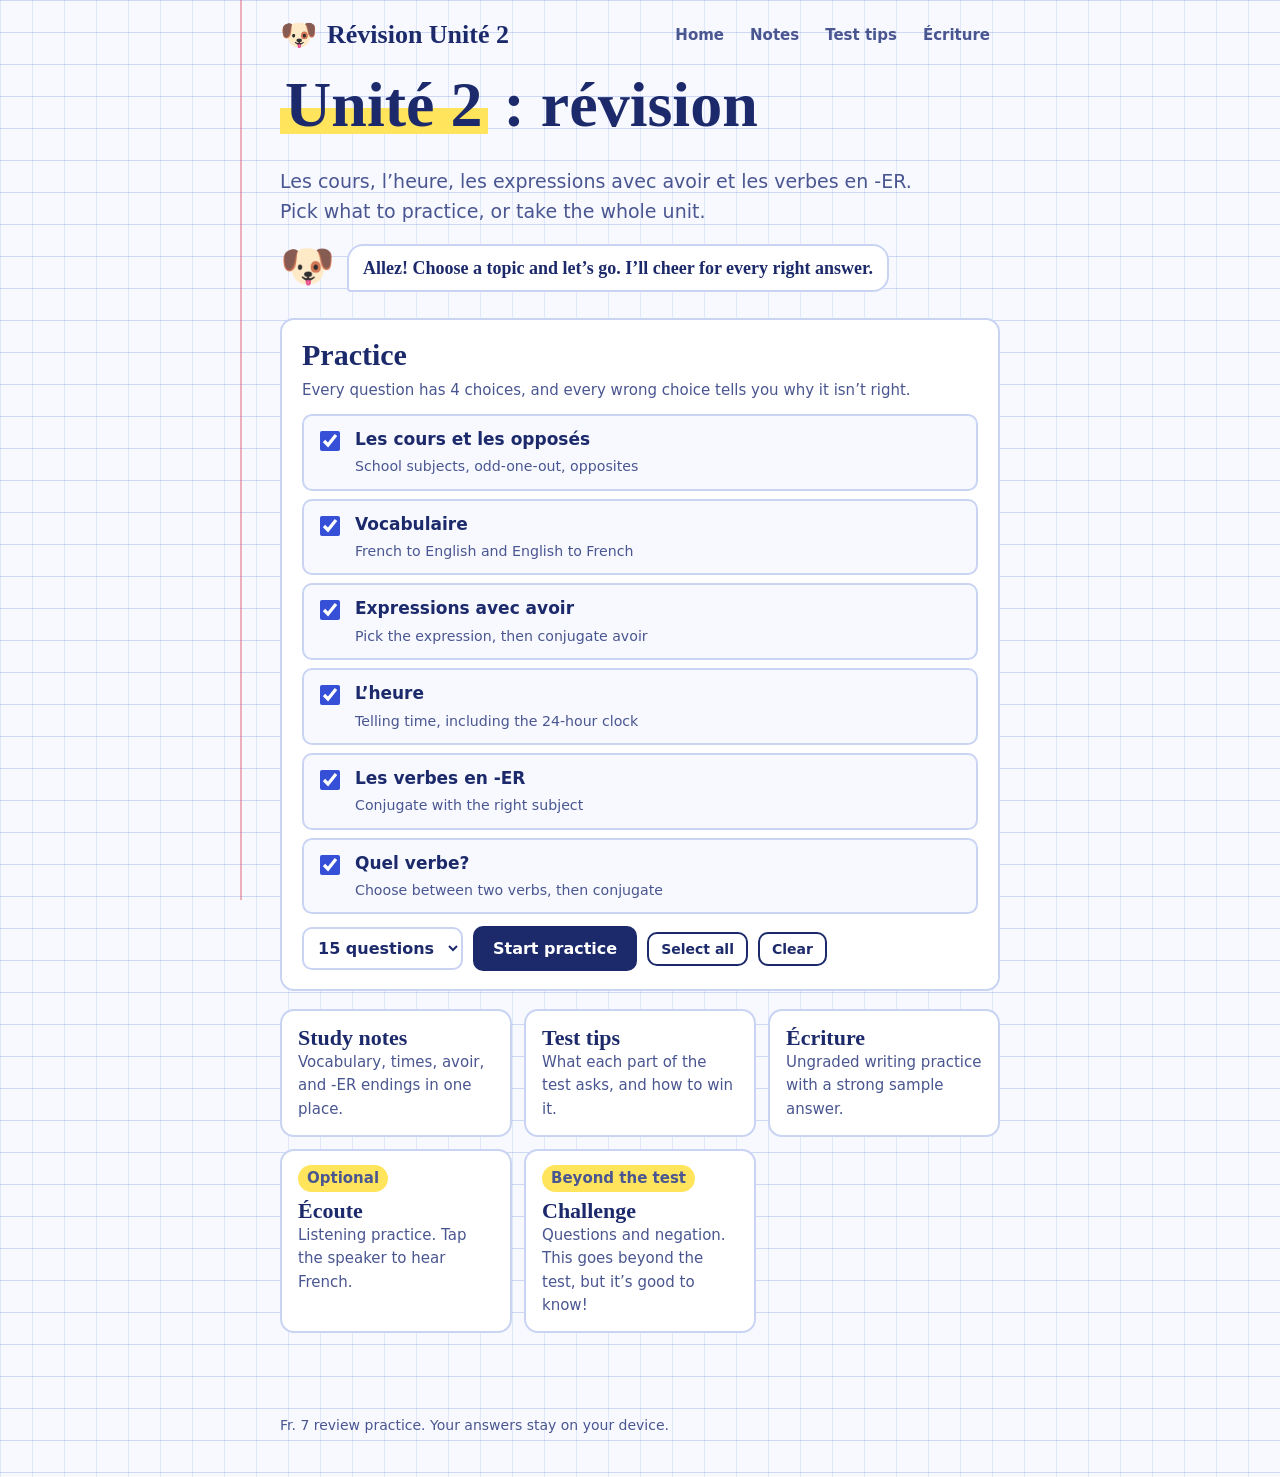
==== index.html @ e2477401 "Add files via upload" ====
<!doctype html>
<html lang="en">
<head>
<meta charset="utf-8">
<meta name="viewport" content="width=device-width, initial-scale=1">
<title>Unité 2 : révision de français</title>
<meta name="description" content="Practice quiz for French Unité 2: school subjects, telling time, avoir expressions, and -ER verbs.">
<meta name="color-scheme" content="light dark">
<link rel="icon" href="data:image/svg+xml,%3Csvg xmlns='http://www.w3.org/2000/svg' viewBox='0 0 100 100'%3E%3Ctext y='.9em' font-size='90'%3E%F0%9F%90%B6%3C/text%3E%3C/svg%3E">
<style>
:root{
  --paper:#f7f9ff; --card:#ffffff; --ink:#1c2a6b; --ink-soft:#4a5690; --line:rgba(110,140,225,.30); --line2:rgba(110,140,225,.16);
  --margin:#e0546b; --blue:#3550d6; --hl:#ffe45c; --ok:#17794f; --ok-bg:#e3f6ec; --bad:#b8302c; --bad-bg:#fdeaea; --border:#c9d4f3;
  --hand:"Bradley Hand","Segoe Print","Chalkboard SE","Marker Felt","Comic Sans MS",cursive;
  --ui:"Avenir Next","Segoe UI",system-ui,-apple-system,Roboto,sans-serif;
}
@media (prefers-color-scheme:dark){
  :root{ --paper:#121935; --card:#1a2347; --ink:#e9edff; --ink-soft:#a9b4ea; --line:rgba(130,160,255,.20); --line2:rgba(130,160,255,.10);
    --margin:#ff7a92; --blue:#8fa5ff; --hl:#5b4f00; --ok:#6fe0a8; --ok-bg:#12382a; --bad:#ff9a96; --bad-bg:#40191a; --border:#33417a; }
}
*{box-sizing:border-box}
html{-webkit-text-size-adjust:100%}
body{margin:0;font:17px/1.55 var(--ui);color:var(--ink);background-color:var(--paper);
  background-image:linear-gradient(to bottom,var(--line) 1px,transparent 1px),linear-gradient(to right,var(--line2) 1px,transparent 1px);
  background-size:100% 32px,32px 100%;min-height:100vh}
body::before{content:"";position:fixed;top:0;bottom:0;left:max(14px,calc(50% - 400px));width:2px;background:var(--margin);opacity:.45;pointer-events:none}
a{color:var(--blue)}
.wrap{max-width:760px;margin:0 auto;padding:0 20px 64px}
header.top{max-width:760px;margin:0 auto;padding:18px 20px 6px;display:flex;align-items:center;gap:14px;flex-wrap:wrap}
.brand{font:700 26px/1 var(--hand);color:var(--ink);text-decoration:none;display:flex;align-items:center;gap:10px}
.brand span.dog{font-size:30px}
nav.main{display:flex;gap:6px;flex-wrap:wrap;margin-left:auto}
nav.main button{font:600 15px var(--ui);background:transparent;border:0;color:var(--ink-soft);padding:8px 10px;border-radius:8px;cursor:pointer}
nav.main button:hover{background:var(--card);color:var(--ink)}
:focus-visible{outline:3px solid var(--blue);outline-offset:2px}
h1,h2,h3{font-family:var(--hand);line-height:1.15;margin:0 0 .4em}
h1{font-size:clamp(40px,8vw,64px);margin-top:10px}
h1 .hlt{background:linear-gradient(transparent 55%,var(--hl) 55%,var(--hl) 92%,transparent 92%);padding:0 .08em}
h2{font-size:30px}h3{font-size:22px}
p{margin:0 0 .8em}
.lede{font-size:19px;color:var(--ink-soft);max-width:34em}
.bubble{display:flex;gap:12px;align-items:flex-start;margin:18px 0 26px}
.bubble .dog{font-size:44px;line-height:1}
.bubble .say{background:var(--card);border:2px solid var(--border);border-radius:16px 16px 16px 4px;padding:10px 14px;font:600 18px/1.35 var(--hand)}
.card{background:var(--card);border:2px solid var(--border);border-radius:14px;padding:18px 20px;margin:0 0 18px}
.card h2{margin-bottom:.2em}
.muted{color:var(--ink-soft);font-size:15px}
.topics{display:grid;gap:8px;margin:12px 0}
.topic{display:flex;gap:12px;align-items:flex-start;padding:10px 12px;border:2px solid var(--border);border-radius:10px;cursor:pointer;background:var(--paper)}
.topic:hover{border-color:var(--blue)}
.topic input{margin-top:5px;width:20px;height:20px;accent-color:var(--blue)}
.topic b{display:block;font-size:17px}
.topic small{color:var(--ink-soft)}
.topic .last{margin-left:auto;font-size:13px;color:var(--ink-soft);white-space:nowrap}
.row{display:flex;gap:10px;flex-wrap:wrap;align-items:center}
.btn{font:700 16px var(--ui);padding:11px 18px;border-radius:10px;border:2px solid var(--ink);background:var(--ink);color:var(--card);cursor:pointer}
.btn:hover{filter:brightness(1.12)}
.btn.ghost{background:transparent;color:var(--ink)}
.btn.small{padding:7px 12px;font-size:14px}
.btn[disabled]{opacity:.45;cursor:not-allowed}
select{font:600 16px var(--ui);padding:9px 10px;border-radius:10px;border:2px solid var(--border);background:var(--card);color:var(--ink)}
.tiles{display:grid;grid-template-columns:repeat(auto-fit,minmax(210px,1fr));gap:12px;margin-bottom:18px}
.tile{display:flex;flex-direction:column;align-items:flex-start;justify-content:flex-start;text-align:left;background:var(--card);border:2px solid var(--border);border-radius:14px;padding:14px 16px;cursor:pointer;color:var(--ink);font:inherit}
.tile:hover{border-color:var(--blue)}
.tile b{font:700 22px var(--hand);display:block}
.tile span{color:var(--ink-soft);font-size:15px}
.tag{display:inline-block;font-size:13px;font-weight:700;padding:2px 9px;border-radius:99px;background:var(--hl);color:#2b2500;margin-bottom:6px}
@media (prefers-color-scheme:dark){.tag{color:#fff0a8}}
/* quiz */
.qhead{display:flex;justify-content:space-between;gap:10px;font-weight:600;color:var(--ink-soft);font-size:15px;margin:8px 0 6px}
.bar{height:10px;background:var(--line2);border-radius:99px;overflow:hidden;border:1px solid var(--border)}
.bar i{display:block;height:100%;background:var(--blue)}
.qcard{margin-top:16px}
.prompt{font-size:21px;line-height:1.45;margin:4px 0 16px}
.blank{display:inline-block;min-width:3.2em;border-bottom:3px solid var(--ink);margin:0 .15em;transform:translateY(-.1em)}
.choices{display:grid;gap:10px}
.choice{display:flex;gap:12px;align-items:center;text-align:left;width:100%;background:var(--paper);border:2px solid var(--border);border-radius:12px;padding:12px 14px;color:var(--ink);font:600 18px/1.35 var(--ui);cursor:pointer}
.choice:hover:not([disabled]){border-color:var(--blue)}
.choice .k{flex:none;width:30px;height:30px;border-radius:50%;border:2px solid currentColor;display:grid;place-items:center;font:700 15px var(--ui)}
.choice.ok{background:var(--ok-bg);border-color:var(--ok);color:var(--ok)}
.choice.no{background:var(--bad-bg);border-color:var(--bad);color:var(--bad)}
.choice[disabled]{cursor:default}
.choice .mark{margin-left:auto;font-size:14px;font-weight:700;white-space:nowrap}
.fb{margin-top:16px;padding:12px 14px;border-radius:12px;border:2px solid var(--border);background:var(--paper)}
.fb.ok{border-color:var(--ok)}.fb.no{border-color:var(--bad)}
.fb .quip{font:700 20px var(--hand);margin-bottom:4px}
.fb details{margin-top:8px}
.fb summary{cursor:pointer;font-weight:700;color:var(--blue)}
.fb ul{margin:8px 0 0;padding-left:20px}
.hint{margin-top:12px;padding:10px 12px;background:var(--hl);color:#2b2500;border-radius:10px;font-weight:600}
@media (prefers-color-scheme:dark){.hint{color:#fff0a8}}
.listenbox{display:flex;gap:10px;flex-wrap:wrap;align-items:center;margin:4px 0 14px}
.shown{font:700 20px var(--hand);margin:0 0 12px}
.actions{display:flex;gap:10px;flex-wrap:wrap;margin-top:16px;align-items:center}
.actions .grow{margin-left:auto}
/* results + notes */
.score{font:700 72px/1 var(--hand);margin:0}
table{border-collapse:collapse;width:100%;margin:8px 0 14px;font-size:16px}
th,td{border-bottom:1px solid var(--border);padding:7px 8px;text-align:left;vertical-align:top}
th{font-weight:700;color:var(--ink-soft);font-size:14px}
.tblwrap{overflow-x:auto}
.pct{display:inline-block;min-width:3.2em;font-weight:700}
.mini{height:8px;background:var(--line2);border-radius:99px;overflow:hidden;min-width:90px}
.mini i{display:block;height:100%;background:var(--ok)}
.mini.weak i{background:var(--bad)}
.tabs{display:flex;gap:6px;flex-wrap:wrap;margin:10px 0 14px}
.tabs button{font:700 15px var(--ui);border:2px solid var(--border);background:var(--card);color:var(--ink);padding:7px 12px;border-radius:99px;cursor:pointer}
.tabs button[aria-selected="true"]{background:var(--ink);color:var(--card);border-color:var(--ink)}
details.sec{border:2px solid var(--border);border-radius:12px;padding:8px 14px;margin:0 0 10px;background:var(--card)}
details.sec summary{cursor:pointer;font-weight:700}
ul.tips{padding-left:20px}ul.tips li{margin:0 0 8px}
textarea{width:100%;min-height:150px;font:17px/1.5 var(--ui);padding:10px;border:2px solid var(--border);border-radius:10px;background:var(--paper);color:var(--ink)}
ol.sample li{margin:0 0 4px}
.chk label{display:flex;gap:10px;align-items:flex-start;margin:6px 0}
.chk input{margin-top:5px;width:18px;height:18px;accent-color:var(--blue)}
footer{max-width:760px;margin:0 auto;padding:0 20px 40px;color:var(--ink-soft);font-size:14px}
@media (max-width:560px){body::before{display:none}.prompt{font-size:19px}.score{font-size:56px}nav.main{margin-left:0}}
@media (prefers-reduced-motion:reduce){*{transition:none!important;animation:none!important}}

</style>
</head>
<body>
<header class="top">
  <button class="brand" data-go="home" style="background:none;border:0;cursor:pointer;padding:0"><span class="dog" aria-hidden="true">🐶</span><span>Révision Unité 2</span></button>
  <nav class="main" aria-label="Main">
    <button data-go="home">Home</button>
    <button data-go="notes">Notes</button>
    <button data-go="tips">Test tips</button>
    <button data-go="writing">Écriture</button>
  </nav>
</header>
<main class="wrap" id="app" aria-live="polite"></main>
<footer>Fr. 7 review practice. Your answers stay on your device.</footer>
<noscript><p style="padding:20px">This practice site needs JavaScript. Please turn it on and reload.</p></noscript>
<script>
/* Unité 2 question bank + generators. No DOM here, so it can be tested in Node. */
(function (root) {
'use strict';

/* ---------- helpers ---------- */
const rnd = n => Math.floor(Math.random() * n);
const pick = a => a[rnd(a.length)];
function shuffle(a) { const b = a.slice(); for (let i = b.length - 1; i > 0; i--) { const j = rnd(i + 1); [b[i], b[j]] = [b[j], b[i]]; } return b; }
function slug(s) { return s.normalize('NFD').replace(/[\u0300-\u036f]/g, '').toLowerCase().replace(/[^a-z0-9]+/g, '-').replace(/^-|-$/g, ''); }
const clean = s => s.replace(/\s*\((f|m)\.\)/g, '');
const speakable = s => s.replace(/\([^)]*\)/g, '').replace(/[…]/g, '').replace(/\s+/g, ' ').trim();
const pad = n => (n < 10 ? '0' : '') + n;

const TOPICS = [
  { id: 'cours',  name: 'Les cours et les opposés', blurb: 'School subjects, odd-one-out, opposites', main: true },
  { id: 'vocab',  name: 'Vocabulaire',              blurb: 'French to English and English to French', main: true },
  { id: 'avoir',  name: 'Expressions avec avoir',   blurb: 'Pick the expression, then conjugate avoir', main: true },
  { id: 'heure',  name: 'L’heure',                  blurb: 'Telling time, including the 24-hour clock', main: true },
  { id: 'er',     name: 'Les verbes en -ER',        blurb: 'Conjugate with the right subject', main: true },
  { id: 'choix',  name: 'Quel verbe?',              blurb: 'Choose between two verbs, then conjugate', main: true },
  { id: 'listen', name: 'Écoute (optional)',        blurb: 'Listening practice with a read-aloud button', main: false },
  { id: 'challenge', name: 'Challenge: questions et négation', blurb: 'This goes beyond the test, but it’s good to know!', main: false }
];

function Q(o) { return Object.assign({ fixed: true, hint: '' }, o); }
function mkChoices(correct, correctWhy, wrongs) {
  return [{ t: correct, ok: true, why: correctWhy }].concat(wrongs.map(w => ({ t: w.t, ok: false, why: w.why })));
}

/* ---------- VOCABULARY ---------- */
// [French, English, category, options]  g = meaning group (never used as a distractor for each other), ef:false = skip English->French
const V = [
  ['la chimie', 'chemistry', 'cours'], ['l’informatique (f.)', 'computer science', 'cours'],
  ['les langues (étrangères) (f.)', '(foreign) languages', 'cours'], ['la physique', 'physics', 'cours'],
  ['la biologie', 'biology', 'cours'], ['la géographie', 'geography', 'cours'], ['l’histoire (f.)', 'history', 'cours'],
  ['les mathématiques (f.)', 'math', 'cours'], ['l’art (m.)', 'art', 'cours'], ['l’éducation physique (f.)', 'physical education', 'cours'],
  ['la cantine', 'cafeteria', 'cours'], ['un cours', 'class, course', 'cours'], ['un devoir; les devoirs', 'homework', 'cours'],
  ['l’école (f.)', 'school', 'cours'], ['une note', 'grade', 'cours'],
  ['difficile', 'difficult', 'adj'], ['facile', 'easy', 'adj'], ['inutile', 'useless', 'adj'], ['utile', 'useful', 'adj'],
  ['J’aime bien…', 'I like…', 'opinion', { g: 'like' }], ['Je n’aime pas tellement…', 'I don’t like… very much', 'opinion', { g: 'like' }],
  ['aimer', 'to like; to love', 'verbe', { g: 'like' }], ['aimer mieux', 'to prefer', 'verbe'], ['chercher', 'to look for', 'verbe', { g: 'look' }],
  ['commencer', 'to begin, to start', 'verbe'], ['dessiner', 'to draw; to design', 'verbe'], ['donner', 'to give', 'verbe'],
  ['étudier', 'to study', 'verbe', { g: 'study' }], ['habiter (à)', 'to live (in)', 'verbe'], ['manger', 'to eat', 'verbe'], ['oublier', 'to forget', 'verbe'],
  ['parler (au téléphone)', 'to speak (on the phone)', 'verbe'], ['partager', 'to share', 'verbe'],
  ['penser (que/qu’)', 'to think (that)', 'verbe', { g: 'ft' }], ['regarder', 'to look (at), to watch', 'verbe', { g: 'look' }],
  ['rencontrer', 'to meet', 'verbe', { g: 'ft' }], ['retrouver', 'to meet up with; to find (again)', 'verbe', { g: 'ft' }],
  ['travailler', 'to work', 'verbe'], ['voyager', 'to travel', 'verbe'],
  ['assister à', 'to attend', 'verbe'], ['demander', 'to ask', 'verbe'], ['échouer', 'to fail', 'verbe'], ['écouter', 'to listen (to)', 'verbe'],
  ['enseigner', 'to teach', 'verbe'], ['expliquer', 'to explain', 'verbe'], ['passer un examen', 'to take an exam', 'verbe'],
  ['préparer', 'to prepare (for)', 'verbe'], ['rentrer (à la maison)', 'to return (home)', 'verbe'],
  ['trouver', 'to find; to think', 'verbe', { g: 'ft' }], ['visiter', 'to visit (a place)', 'verbe'],
  ['apprendre', 'to learn', 'verbe', { g: 'study' }], ['réussir', 'to succeed', 'verbe'],
  ['bien sûr', 'of course', 'opinion', { g: 'ofcourse' }], ['d’accord', 'OK, all right', 'opinion'], ['Est-ce que/qu’…?', 'question phrase', 'opinion', { ef: false }],
  ['(mais) non', 'no (but of course not)', 'opinion', { g: 'ofcourse' }], ['moi/toi non plus', 'me/you neither', 'opinion'], ['ne… pas', 'no, not', 'opinion', { g: 'no' }],
  ['n’est-ce pas?', 'isn’t that right?', 'opinion'], ['oui/si', 'yes', 'opinion', { ef: false }], ['parce que', 'because', 'opinion'],
  ['pas du tout', 'not at all', 'opinion', { g: 'no' }], ['peut-être', 'maybe, perhaps', 'opinion'], ['Pourquoi?', 'Why?', 'opinion'],
  ['un an', 'a year', 'temps', { g: 'year', ef: false }], ['une/cette année', 'one/this year', 'temps', { g: 'year', ef: false }],
  ['après', 'after', 'temps'], ['un/cet après-midi', 'an/this afternoon', 'temps', { g: 'afternoon', ef: false }],
  ['un jour', 'a day', 'temps', { g: 'day', ef: false }], ['une journée', 'a day', 'temps', { g: 'day', ef: false }],
  ['un/ce matin', 'a/this morning', 'temps', { g: 'morning', ef: false }], ['la matinée', 'morning', 'temps', { g: 'morning', ef: false }],
  ['un mois/ce mois-ci', 'a month/this month', 'temps'], ['une/cette nuit', 'a/this night', 'temps'], ['une/cette semaine', 'a/this week', 'temps'],
  ['un/ce soir', 'an/this evening', 'temps', { g: 'evening', ef: false }], ['une soirée', 'an evening', 'temps', { g: 'evening', ef: false }],
  ['dernier/dernière', 'last', 'temps'], ['premier/première', 'first', 'temps'], ['prochain(e)', 'next', 'temps'], ['tous les jours', 'every day', 'temps'],
  ['Quelle heure est-il?', 'What time is it?', 'heure'], ['et quart', 'fifteen minutes past the hour', 'heure'],
  ['et demie', 'thirty minutes past the hour', 'heure'], ['moins dix', 'ten minutes before the hour', 'heure'],
  ['moins le quart', 'fifteen minutes before the hour', 'heure'], ['À quelle heure?', '(At) what time/when?', 'heure'],
  ['de l’après-midi', 'in the afternoon', 'heure', { g: 'afternoon', ef: false }], ['du matin', 'in the morning', 'heure', { g: 'morning', ef: false }],
  ['du soir', 'in the evening', 'heure', { g: 'evening', ef: false }], ['en avance', 'early', 'heure', { g: 'early', ef: false }],
  ['en retard', 'late', 'heure', { g: 'late', ef: false }], ['midi', 'noon', 'heure'], ['minuit', 'midnight', 'heure'],
  ['pile', 'sharp, on the dot', 'heure'], ['presque', 'almost', 'heure'], ['tard', 'late', 'heure', { g: 'late', ef: false }],
  ['tôt', 'early', 'heure', { g: 'early', ef: false }], ['vers', 'about', 'heure'],
  ['avoir', 'to have', 'avoir'], ['avoir… ans', 'to be… years old', 'avoir'], ['avoir besoin (de)', 'to need', 'avoir'],
  ['avoir chaud', 'to be hot', 'avoir'], ['avoir froid', 'to be cold', 'avoir'], ['avoir soif', 'to be thirsty', 'avoir'],
  ['avoir sommeil', 'to be sleepy', 'avoir'], ['avoir faim', 'to be hungry', 'avoir'], ['avoir de la chance', 'to be lucky', 'avoir'],
  ['avoir envie (de)', 'to feel like', 'avoir'], ['avoir honte (de)', 'to be ashamed of', 'avoir'], ['avoir peur (de)', 'to be afraid of', 'avoir'],
  ['avoir l’air', 'to seem', 'avoir'], ['avoir raison', 'to be right', 'avoir'], ['avoir tort', 'to be wrong', 'avoir'],
  ['avoir de bonnes/mauvaises notes', 'to have good/bad grades', 'avoir']
].map(r => ({ fr: r[0], en: r[1], cat: r[2], g: (r[3] && r[3].g) || r[1], ef: !(r[3] && r[3].ef === false), id: slug(r[0]) }));

const CAT_NAME = { cours: 'school subjects', adj: 'adjectives', opinion: 'questions and opinions', verbe: 'verbs', temps: 'time expressions', heure: 'telling time', avoir: 'avoir expressions' };

function vocabQuestions() {
  const out = [], ids = new Set();
  V.forEach(p => { if (ids.has(p.id)) throw new Error('dup vocab id ' + p.id); ids.add(p.id); });
  function pool(p) {
    let a = V.filter(x => x !== p && x.cat === p.cat && x.g !== p.g);
    if (a.length < 8) a = a.concat(V.filter(x => x !== p && x.cat !== p.cat && x.g !== p.g));
    return shuffle(a);
  }
  V.forEach(p => {
    { // French -> English
      const seen = new Set([p.en]), ds = [];
      pool(p).forEach(d => { if (ds.length < 3 && !seen.has(d.en)) { seen.add(d.en); ds.push(d); } });
      out.push(Q({
        id: 'v-' + p.id + '-fe', topic: 'vocab', skill: 'vocab-fe',
        prompt: 'What does “' + clean(p.fr) + '” mean?', speak: speakable(clean(p.fr)),
        hint: 'This word is from the “' + CAT_NAME[p.cat] + '” vocabulary.',
        choices: mkChoices(p.en, '“' + clean(p.fr) + '” means “' + p.en + '.”',
          ds.map(d => ({ t: d.en, why: '“' + d.en + '” is what “' + clean(d.fr) + '” means. “' + clean(p.fr) + '” means “' + p.en + '.”' })))
      }));
    }
    if (p.ef) { // English -> French
      const seen = new Set([clean(p.fr)]), ds = [];
      pool(p).forEach(d => { if (ds.length < 3 && !seen.has(clean(d.fr))) { seen.add(clean(d.fr)); ds.push(d); } });
      out.push(Q({
        id: 'v-' + p.id + '-ef', topic: 'vocab', skill: 'vocab-ef',
        prompt: 'How do you say “' + p.en + '” in French?',
        hint: 'It starts with “' + clean(p.fr).slice(0, 2) + '…”.',
        choices: mkChoices(clean(p.fr), '“' + clean(p.fr) + '” means “' + p.en + '.”',
          ds.map(d => ({ t: clean(d.fr), why: '“' + clean(d.fr) + '” means “' + d.en + '.” For “' + p.en + '” you want “' + clean(p.fr) + '.”' })))
      }));
    }
  });
  return out;
}

/* ---------- LES COURS ---------- */
const GLOSS = { 'adorer': 'to love', 'détester': 'to hate', 'utile': 'useful', 'inutile': 'useless', 'facile': 'easy', 'difficile': 'difficult',
  'la journée': 'the day', 'la nuit': 'the night', 'enseigner': 'to teach', 'apprendre': 'to learn', 'échouer': 'to fail', 'réussir': 'to succeed',
  'en avance': 'early', 'en retard': 'late' };
const OPP = [['adorer', 'détester'], ['utile', 'inutile'], ['facile', 'difficile'], ['la journée', 'la nuit'], ['enseigner', 'apprendre'], ['échouer', 'réussir'], ['en avance', 'en retard']];
function oppOf(w) { for (const p of OPP) { if (p[0] === w) return p[1]; if (p[1] === w) return p[0]; } return null; }

function oppositeQuestions() {
  const out = [];
  OPP.forEach(pair => {
    [[pair[0], pair[1]], [pair[1], pair[0]]].forEach(([a, b]) => {
      const others = shuffle(OPP.filter(p => p !== pair).reduce((acc, p) => acc.concat(p), [])).slice(0, 3);
      out.push(Q({
        id: 'opp-' + slug(a), topic: 'cours', skill: 'opposites',
        prompt: 'What is the opposite of “' + a + '” (' + GLOSS[a] + ')?',
        hint: 'Your teacher’s “Les opposés” list has this pair.',
        choices: mkChoices(b, '“' + a + '” and “' + b + '” are opposites: ' + GLOSS[a] + ' / ' + GLOSS[b] + '.',
          others.map(o => ({ t: o, why: '“' + o + '” (' + GLOSS[o] + ') is the opposite of “' + oppOf(o) + ',” not of “' + a + '.”' })))
      }));
    });
  });
  return out;
}

const SUBJ = {
  'la chimie': 'atoms and chemical reactions', 'la physique': 'forces, energy, and motion', 'l’informatique': 'computers and coding',
  'la biologie': 'living things like cells and the human body', 'la géographie': 'countries, maps, and landforms', 'l’histoire': 'the past and big historical events',
  'les mathématiques': 'numbers and equations', 'l’art': 'painting, drawing, and museums', 'l’éducation physique': 'sports and exercise',
  'le français': 'French grammar and culture', 'l’anglais': 'English grammar and literature', 'l’espagnol': 'the Spanish language'
};
function subjectQuestions() {
  const items = [
    ['les volcans et les montagnes', 'la géographie'], ['les atomes et les molécules', 'la chimie'], ['la force et l’énergie', 'la physique'],
    ['un clavier et une souris', 'l’informatique'], ['une raquette et un ballon de basket', 'l’éducation physique'],
    ['les verbes et la grammaire françaises', 'le français'], ['les chiffres et les équations', 'les mathématiques'],
    ['Napoléon et la Révolution française', 'l’histoire'], ['les cellules et le corps humain', 'la biologie'], ['la peinture et les musées', 'l’art']
  ];
  const keys = Object.keys(SUBJ);
  return items.map((it, i) => {
    const ds = shuffle(keys.filter(k => k !== it[1])).slice(0, 3);
    return Q({
      id: 'subj-' + (i + 1), topic: 'cours', skill: 'subject-match',
      prompt: 'En quel cours? In what class would you study “' + it[0] + '”?',
      hint: 'Think about what the subject covers.',
      choices: mkChoices(it[1], '“' + it[1] + '” is the class for ' + SUBJ[it[1]] + '.',
        ds.map(d => ({ t: d, why: '“' + d + '” is the class for ' + SUBJ[d] + ', so it doesn’t match “' + it[0] + '.”' })))
    });
  });
}
function oddOneOutQuestions() {
  const items = [
    [['la chimie', 'la physique', 'la biologie'], 'un gymnase', 'a science class', '“un gymnase” is a place (a gym), not a school subject.'],
    [['le français', 'l’espagnol', 'l’anglais'], 'la chimie', 'a language class', '“la chimie” (chemistry) is a science, not a language.'],
    [['un gymnase', 'la cantine', 'l’école'], 'un devoir', 'a place at school', '“un devoir” (homework) is something you do, not a place.'],
    [['une note', 'un examen', 'un devoir'], 'la cantine', 'schoolwork', '“la cantine” is a place to eat, not a piece of schoolwork.'],
    [['facile', 'difficile', 'inutile'], 'l’école', 'an adjective', '“l’école” is a noun (school), while the others describe things.'],
    [['commencer', 'travailler', 'étudier'], 'difficile', 'a verb', '“difficile” is an adjective, while the others are verbs.']
  ];
  return items.map((it, i) => {
    const pos = shuffle(it[0].concat([it[1]]));
    return Q({
      id: 'odd-' + (i + 1), topic: 'cours', skill: 'odd-one-out',
      prompt: 'Chassez l’intrus. Which word does NOT belong? ' + pos.join(' / '),
      hint: 'Find what three of the words have in common.',
      choices: mkChoices(it[1], it[3], it[0].map(w => ({ t: w, why: '“' + w + '” is ' + it[2] + ', so it belongs to the group.' })))
    });
  });
}

/* ---------- AVOIR ---------- */
const EXPR = {
  chaud: { fr: 'chaud', en: 'hot' }, froid: { fr: 'froid', en: 'cold' }, soif: { fr: 'soif', en: 'thirsty' }, sommeil: { fr: 'sommeil', en: 'sleepy' },
  faim: { fr: 'faim', en: 'hungry' }, chance: { fr: 'de la chance', en: 'lucky' }, envie: { fr: 'envie', en: 'to feel like' }, peur: { fr: 'peur', en: 'afraid' },
  besoin: { fr: 'besoin', en: 'to need' }, honte: { fr: 'honte', en: 'ashamed' }, air: { fr: 'l’air', en: 'to seem' }, raison: { fr: 'raison', en: 'right' },
  tort: { fr: 'tort', en: 'wrong' }, notes: { fr: 'de bonnes notes', en: 'to have good grades' }, mnotes: { fr: 'de mauvaises notes', en: 'to have bad grades' }
};
const exprMeaning = k => EXPR[k].en.startsWith('to ') ? EXPR[k].en : 'to be ' + EXPR[k].en;
const AV = { 0: 'ai', 1: 'as', 2: 'a', 3: 'avons', 4: 'avez', 5: 'ont' };
const ETRE = { 0: 'suis', 1: 'es', 2: 'est', 3: 'sommes', 4: 'êtes', 5: 'sont' };
const PRON = { 0: 'je', 1: 'tu', 2: 'il/elle', 3: 'nous', 4: 'vous', 5: 'ils/elles' };
const PRONOUNS = ['Je', 'Tu', 'Il', 'Elle', 'Nous', 'Vous', 'Ils', 'Elles'];
const subjLabel = s => PRONOUNS.includes(s) ? s.toLowerCase() : s;

function avoirFixed() {
  const items = [
    ['Murphy voit un très gros aspirateur. Il ___ de lui.', 2, 'peur', ['besoin', 'envie', 'honte'], 'Being scared of something is “avoir peur de.”'],
    ['C’est l’été et il fait 38 degrés. Nous ___.', 3, 'chaud', ['froid', 'faim', 'sommeil'], 'Feeling hot is “avoir chaud.”'],
    ['Après une longue journée, ils veulent dormir. Ils ___.', 5, 'sommeil', ['froid', 'tort', 'chance'], 'Wanting to sleep means “avoir sommeil.”'],
    ['Tu n’as rien mangé depuis hier. Tu ___.', 1, 'faim', ['soif', 'peur', 'tort'], 'Not having eaten means “avoir faim.”'],
    ['Il trouve vingt dollars dans la rue! Il ___.', 2, 'chance', ['raison', 'honte', 'tort'], 'Good luck is “avoir de la chance.”'],
    ['Je ne peux pas faire mon devoir sans toi. J’___ de ton aide.', 0, 'besoin', ['envie', 'peur', 'honte'], 'Needing something is “avoir besoin de.”'],
    ['Il neige et tu n’as pas de manteau. Tu ___.', 1, 'froid', ['chaud', 'chance', 'sommeil'], 'Feeling cold is “avoir froid.”'],
    ['Elle dit que 3 + 4 = 7. Elle ___.', 2, 'raison', ['tort', 'honte', 'air'], 'Saying something correct means “avoir raison.”'],
    ['Il dit que Paris est la capitale de l’Espagne. Il ___.', 2, 'tort', ['raison', 'chance', 'soif'], 'Saying something incorrect means “avoir tort.”'],
    ['Elle a laissé tomber son plat devant tout le monde. Elle ___.', 2, 'honte', ['chaud', 'soif', 'raison'], 'Being embarrassed is “avoir honte.”'],
    ['Elle regarde le menu et rêve d’une pizza. Elle ___ d’une pizza.', 2, 'envie', ['peur', 'honte', 'raison'], 'Feeling like having something is “avoir envie de.”'],
    ['(Murphy looks happy.) Murphy ___ content.', 2, 'air', ['raison', 'soif', 'chance'], 'Seeming a certain way is “avoir l’air.”'],
    ['Après le match de foot, les joueurs boivent beaucoup d’eau. Ils ___.', 5, 'soif', ['faim', 'froid', 'sommeil'], 'Needing a drink is “avoir soif.”'],
    ['Tu regardes un film d’horreur et tu fermes les yeux. Tu ___.', 1, 'peur', ['chaud', 'soif', 'raison'], 'Being scared is “avoir peur.”'],
    ['Vous mettez un gros pull et un manteau. Vous ___.', 4, 'froid', ['chaud', 'faim', 'tort'], 'Feeling cold is “avoir froid.”'],
    ['Le professeur donne un A à tous les élèves. Ils ___.', 5, 'notes', ['mnotes', 'raison', 'tort'], 'Getting good grades is “avoir de bonnes notes.”']
  ];
  const out = items.map((it, i) => {
    const form = k => AV[it[1]] + ' ' + EXPR[k].fr;
    return Q({
      id: 'avoir-' + (i + 1), topic: 'avoir', skill: 'avoir-expr', prompt: it[0],
      hint: 'In English these use “to be.” In French they use avoir.',
      choices: mkChoices(form(it[2]), it[4] + ' (avoir ' + EXPR[it[2]].fr + ' = ' + exprMeaning(it[2]) + ')',
        it[3].map(k => ({ t: form(k), why: '“avoir ' + EXPR[k].fr + '” means “' + exprMeaning(k) + '.” That doesn’t fit this situation.' })))
    });
  });
  out.push(Q({ id: 'avoir-age', topic: 'avoir', skill: 'avoir-concept', prompt: 'How do you say “I am thirteen years old” in French?', hint: 'French uses avoir for age.',
    choices: mkChoices('J’ai treize ans.', 'French uses avoir for age: “j’ai … ans.”', [
      { t: 'Je suis treize ans.', why: '“Je suis” is être. Age uses avoir, not être.' },
      { t: 'J’ai treize.', why: 'You need the word “ans” (years) after the number.' },
      { t: 'Je suis treize années.', why: 'Wrong verb and wrong word: use “J’ai … ans.”' }]) }));
  out.push(Q({ id: 'avoir-hungry', topic: 'avoir', skill: 'avoir-concept', prompt: 'How do you say “I am hungry” in French?', hint: 'Think avoir, not “to be.”',
    choices: mkChoices('J’ai faim.', '“Avoir faim” is the expression for being hungry.', [
      { t: 'Je suis faim.', why: '“Je suis” is être. This expression uses avoir.' },
      { t: 'Je fais faim.', why: '“Faire” isn’t used here. It’s “avoir faim.”' },
      { t: 'Je veux faim.', why: '“Je veux” means “I want,” so this would mean “I want hunger.”' }]) }));
  out.push(Q({ id: 'avoir-weather', topic: 'avoir', skill: 'avoir-concept', prompt: 'Which sentence says that a PERSON feels hot?', hint: 'People feel things with avoir. Weather uses “il fait.”',
    choices: mkChoices('Il a chaud.', '“Il a chaud” = he feels hot. (“Il fait chaud” describes the weather.)', [
      { t: 'Il fait chaud.', why: '“Il fait chaud” describes the weather: “it’s hot out.”' },
      { t: 'Il est chaud.', why: '“Il est chaud” isn’t how you say someone feels hot. Use avoir.' },
      { t: 'Il y a chaud.', why: '“Il y a” means “there is/are,” so this doesn’t work.' }]) }));
  return out;
}

const AV_SUBJ = [
  { s: 'Je', p: 0 }, { s: 'Tu', p: 1 }, { s: 'Il', p: 2 }, { s: 'Elle', p: 2 }, { s: 'Nous', p: 3 }, { s: 'Vous', p: 4 }, { s: 'Ils', p: 5 }, { s: 'Elles', p: 5 },
  { s: 'Murphy', p: 2 }, { s: 'Les élèves', p: 5 }, { s: 'Murphy et moi', p: 3 }, { s: 'Mon ami', p: 2 }, { s: 'Toi et moi', p: 3 }
];
const AV_TAILS = ['faim', 'soif', 'froid', 'chaud', 'sommeil', 'raison', 'tort', 'de la chance', 'peur', 'honte', 'trois ans', 'douze ans'];
function avoirConjTemplate() {
  const S = pick(AV_SUBJ), tail = pick(AV_TAILS);
  const prompt = S.s === 'Je' ? 'J’___ ' + tail + '.' : S.s + ' ___ ' + tail + '.';
  const correct = AV[S.p], lbl = subjLabel(S.s);
  const cand = [];
  for (let q = 0; q < 6; q++) if (AV[q] !== correct) cand.push({ t: AV[q], why: '“' + AV[q] + '” goes with ' + PRON[q] + ', not with “' + lbl + '.”' });
  const etre = { t: ETRE[S.p], why: '“' + ETRE[S.p] + '” is a form of être. These expressions use avoir, never être.' };
  const wr = shuffle(shuffle(cand).slice(0, 2).concat([etre]));
  return Q({
    id: 'tpl-avoir-conj', topic: 'avoir', skill: 'avoir-conj', fixed: false, prompt: prompt,
    hint: 'Match avoir to the subject: j’ai, tu as, il/elle a, nous avons, vous avez, ils/elles ont.',
    choices: mkChoices(correct, 'With ' + lbl + ', use “' + correct + '.”', wr)
  });
}

/* ---------- L’HEURE ---------- */
const HW = ['', 'une', 'deux', 'trois', 'quatre', 'cinq', 'six', 'sept', 'huit', 'neuf', 'dix', 'onze', 'douze'];
const hourStr = n => (n === 1 ? 'une heure' : HW[n] + ' heures');
const MINW = { 5: 'cinq', 10: 'dix', 20: 'vingt' };
const h12of = h24 => (h24 % 12 === 0 ? 12 : h24 % 12);
function periodOf(h24) { return h24 < 12 ? 'du matin' : h24 < 18 ? 'de l’après-midi' : 'du soir'; }
function enPeriod(h24) { return h24 < 12 ? 'morning' : h24 < 18 ? 'afternoon' : 'evening'; }
function coreFr(h12, m) {
  switch (m) {
    case 0: return hourStr(h12);
    case 5: case 10: case 20: return hourStr(h12) + ' ' + MINW[m];
    case 15: return hourStr(h12) + ' et quart';
    case 30: return hourStr(h12) + ' et demie';
    case 40: return hourStr(h12 + 1) + ' moins vingt';
    case 45: return hourStr(h12 + 1) + ' moins le quart';
    case 50: return hourStr(h12 + 1) + ' moins dix';
  }
  throw new Error('bad minute ' + m);
}
const fr12 = (h24, m) => 'Il est ' + coreFr(h12of(h24), m) + ' ' + periodOf(h24) + '.';
const dig12 = (h24, m) => h12of(h24) + ':' + pad(m) + (h24 < 12 ? ' a.m.' : ' p.m.');
const dig24 = (h24, m) => pad(h24) + 'h' + pad(m);
const MINS = [0, 5, 10, 15, 20, 30, 40, 45, 50];
const validH = h => (h >= 1 && h <= 10) || (h >= 13 && h <= 22);
function okTime(h, m) { return validH(h) && !(m >= 40 && h === 17); } // keep away from the 6 p.m. boundary with “moins”
// Times that appear in the worksheets or in the teacher's notes are never generated, so a template can't repeat a source item.
const SOURCE_TIMES = new Set(['3:40', '1:20', '6:0', '9:15', '1:10', '10:45', '5:5', '10:0', '4:45', '2:15', '6:30', '10:15', '9:45', '11:30', '3:5', '9:5']);
function randTime() { for (;;) { const h24 = pick([1, 2, 3, 4, 5, 6, 7, 8, 9, 10, 13, 14, 15, 16, 17, 18, 19, 20, 21, 22]), m = pick(MINS); if (okTime(h24, m) && !SOURCE_TIMES.has(h12of(h24) + ':' + m)) return { h24, m }; } }
function minutesDescr(m) {
  return { 0: 'exactly on the hour', 5: '5 minutes past', 10: '10 minutes past', 15: 'a quarter past (et quart)', 20: '20 minutes past', 30: 'half past (et demie)', 40: '20 minutes BEFORE the next hour (moins vingt)', 45: 'a quarter BEFORE the next hour (moins le quart)', 50: '10 minutes BEFORE the next hour (moins dix)' }[m];
}

function timeD2F(opts) {
  opts = opts || {};
  const T = randTime(), h12 = h12of(T.h24);
  const correct = fr12(T.h24, T.m);
  const cands = [];
  if (T.m >= 40) { // “moins” counted from the same hour
    const ex = { 40: 'vingt', 45: 'le quart', 50: 'dix' }[T.m];
    cands.push({ t: 'Il est ' + hourStr(h12) + ' moins ' + ex + ' ' + periodOf(T.h24) + '.',
      why: 'With “moins,” you name the NEXT hour. “' + hourStr(h12) + ' moins ' + ex + '” would be ' + dig12(T.h24 - 1, T.m) + '.' });
  }
  shuffle(MINS.filter(x => x !== T.m && okTime(T.h24, x))).slice(0, 3).forEach(x =>
    cands.push({ t: fr12(T.h24, x), why: 'That says ' + dig12(T.h24, x) + (x ? ', which means ' + minutesDescr(x) + '.' : '.') }));
  const nh = T.h24 + (rnd(2) ? 1 : -1);
  if (okTime(nh, T.m) && periodOf(nh) === periodOf(T.h24) && !(T.m >= 40 && h12of(nh) > 10))
    cands.push({ t: fr12(nh, T.m), why: 'That says ' + dig12(nh, T.m) + ', so the hour is off by one.' });
  { const p = shuffle(['du matin', 'de l’après-midi', 'du soir'].filter(x => x !== periodOf(T.h24)))[0];
    const range = { 'du matin': 'midnight to noon', 'de l’après-midi': 'noon to 6 p.m.', 'du soir': '6 p.m. to midnight' };
    cands.push({ t: 'Il est ' + coreFr(h12, T.m) + ' ' + p + '.',
      why: '“' + p + '” is for ' + range[p] + '. ' + dig12(T.h24, T.m) + ' is in the ' + enPeriod(T.h24) + ' (' + range[periodOf(T.h24)] + ').' }); }
  const seen = new Set([correct]), ws = [];
  shuffle(cands).forEach(c => { if (ws.length < 3 && !seen.has(c.t)) { seen.add(c.t); ws.push(c); } });
  return Q({
    id: opts.digits24 ? 'tpl-time-24d' : 'tpl-time-d2f', topic: 'heure', skill: opts.digits24 ? 'time-24d' : 'time-d2f', fixed: false,
    prompt: opts.digits24 ? 'Which French sentence matches ' + dig24(T.h24, T.m) + '?' : 'Which is the correct way to say ' + dig12(T.h24, T.m) + ' (' + enPeriod(T.h24) + ')?',
    hint: 'Remember: “moins” counts down to the NEXT hour. Check matin / après-midi / soir too.',
    choices: mkChoices(correct, (opts.digits24 ? dig24(T.h24, T.m) + ' is ' + dig12(T.h24, T.m) + ' = ' : dig12(T.h24, T.m) + ' = ') + '“' + correct.replace(/\.$/, '') + '.”', ws)
  });
}
function timeF2D(opts) {
  opts = opts || {};
  const T = randTime(), h12 = h12of(T.h24);
  const fmt = opts.digits24 ? dig24 : dig12;
  const correct = fmt(T.h24, T.m);
  const cands = [];
  if (T.m >= 40) {
    const x = { 40: 20, 45: 15, 50: 10 }[T.m];
    cands.push({ t: fmt(T.h24 + 1, x), why: '“moins” means BEFORE the hour, so it isn’t ' + fmt(T.h24 + 1, x) + '. It’s ' + correct + '.' });
    cands.push({ t: fmt(T.h24 + 1, T.m), why: '“moins” subtracts from the hour named, so the time is ' + correct + ', not ' + fmt(T.h24 + 1, T.m) + '.' });
  } else {
    shuffle(MINS.filter(x => x !== T.m && x < 40)).slice(0, 2).forEach(x =>
      cands.push({ t: fmt(T.h24, x), why: 'That’s ' + fmt(T.h24, x) + ', but the French sentence gives :' + pad(T.m) + '.' }));
    cands.push({ t: fmt(T.h24 + (rnd(2) ? 1 : -1), T.m), why: 'The hour is off by one. The French says “' + hourStr(h12) + '.”' });
  }
  const flip = T.h24 < 12 ? T.h24 + 12 : T.h24 - 12;
  cands.push({ t: fmt(flip, T.m), why: '“' + periodOf(T.h24) + '” tells you ' + (opts.digits24 ? 'whether to add 12 hours' : 'it’s ' + (T.h24 < 12 ? 'a.m.' : 'p.m.') + ', not ' + (T.h24 < 12 ? 'p.m.' : 'a.m.')) + '.' });
  const seen = new Set([correct]), ws = [];
  shuffle(cands).forEach(c => { if (ws.length < 3 && !seen.has(c.t) && !/^(24|25|26)h|^-/.test(c.t)) { seen.add(c.t); ws.push(c); } });
  const sentence = fr12(T.h24, T.m);
  return Q({
    id: opts.digits24 ? 'tpl-time-24f' : 'tpl-time-f2d', topic: 'heure', skill: opts.digits24 ? 'time-24f' : 'time-f2d', fixed: false,
    prompt: sentence.replace(/\.$/, '') + '. ' + (opts.digits24 ? 'Write this time on the 24-hour clock.' : 'Quelle heure est-il? Choose the time in numbers.'),
    speak: sentence,
    hint: opts.digits24 ? 'After noon, add 12 to the hour (4 p.m. = 16h). Then work out the minutes.' : '“et” adds minutes. “moins” subtracts them from the next hour.',
    choices: mkChoices(correct, sentence.replace(/\.$/, '') + ' = ' + correct + '.', ws)
  });
}
function timeFixed() {
  const L = [
    ['t-midi', 'How do you say “noon” in French?', 'midi', [['minuit', '“minuit” is midnight.'], ['minuit pile', '“minuit pile” is midnight on the dot.'], ['du matin', '“du matin” means “in the morning.” It isn’t a time by itself.']], '“midi” is noon.'],
    ['t-minuit-pile', 'How do you say “midnight on the dot” in French?', 'minuit pile', [['midi pile', '“midi pile” would be noon on the dot.'], ['minuit et demi', '“minuit et demi” is 12:30 a.m.'], ['presque minuit', '“presque minuit” is almost midnight.']], '“pile” means “on the dot,” so “minuit pile” is exactly midnight.'],
    ['t-minuit-demi', 'Which sentence says it is 12:30 a.m.?', 'Il est minuit et demi.', [['Il est midi et demi.', '“midi et demi” is 12:30 p.m.'], ['Il est minuit et quart.', '“minuit et quart” is 12:15 a.m.'], ['Il est minuit moins le quart.', '“minuit moins le quart” is 11:45 p.m.']], '“minuit et demi” is 12:30 a.m.'],
    ['t-midi-demi', 'Which sentence says it is 12:30 p.m.?', 'Il est midi et demi.', [['Il est minuit et demi.', '“minuit et demi” is 12:30 a.m.'], ['Il est midi et quart.', '“midi et quart” is 12:15 p.m.'], ['Il est midi moins le quart.', '“midi moins le quart” is 11:45 a.m.']], '“midi et demi” is 12:30 p.m.'],
    ['t-presque', '“Il est presque huit heures.” What does it mean?', 'It’s almost 8:00.', [['It’s exactly 8:00.', '“pile” means exactly. “presque” means almost.'], ['It’s just after 8:00.', '“presque” means almost, so it hasn’t reached 8:00 yet.'], ['It’s about 8:00 at night.', '“presque” is “almost.” It doesn’t say anything about night.']], '“presque” means “almost.”'],
    ['t-pile', '“Il est quatre heures pile.” What does it mean?', 'It’s exactly 4:00.', [['It’s almost 4:00.', '“presque” means almost. “pile” means on the dot.'], ['It’s about 4:00.', '“vers” means about. “pile” means on the dot.'], ['It’s 4:30.', 'For 4:30 you would say “quatre heures et demie.”']], '“pile” means sharp, on the dot.'],
    ['t-retard', 'Class starts at 9:00. You arrive at 9:20. Tu es ___.', 'en retard', [['en avance', '“en avance” means early.'], ['tôt', '“tôt” means early, which doesn’t fit arriving after the start.'], ['pile', '“pile” would mean exactly on time.']], '“en retard” means late.'],
    ['t-avance', 'Class starts at 9:00. You arrive at 8:40. Tu es ___.', 'en avance', [['en retard', '“en retard” means late.'], ['tard', '“tard” means late.'], ['presque', '“presque” means almost.']], '“en avance” means early.'],
    ['t-quelle-heure', 'Which question means “What time is it?”', 'Quelle heure est-il?', [['À quelle heure?', '“À quelle heure?” means “At what time?”'], ['Quel jour est-il?', '“Quel jour” asks about the day.'], ['Quelle heure est le jour?', 'This doesn’t make sense in French.']], '“Quelle heure est-il?” asks for the current time.'],
    ['t-a-quelle-heure', 'Which question means “At what time?”', 'À quelle heure?', [['Quelle heure est-il?', '“Quelle heure est-il?” means “What time is it?”'], ['Pourquoi?', '“Pourquoi?” means “Why?”'], ['Est-ce que?', '“Est-ce que” starts a yes/no question.']], '“À quelle heure?” asks when something happens.'],
    ['t-vers', '“On mange vers midi.” What does “vers” mean here?', 'about, around', [['exactly', '“pile” means exactly.'], ['after', '“après” means after.'], ['almost', '“presque” means almost.']], '“vers” means about.'],
    ['t-matin-soir', 'Which phrase goes with 9:00 p.m.?', 'du soir', [['du matin', '“du matin” is for midnight to noon.'], ['de l’après-midi', '“de l’après-midi” is for noon to 6 p.m.'], ['pile', '“pile” means on the dot. It isn’t a time of day.']], '“du soir” covers 6 p.m. to midnight.'],
    ['t-1h-moins-vingt', '“Il est une heure moins vingt.” What time is it?', '12:40', [['1:20', '“moins” means before, so it isn’t after 1:00.'], ['1:40', 'It’s 20 minutes before 1:00, not 40 after.'], ['12:20', '“moins vingt” is before the hour, so it’s 12:40, not 12:20.']], '20 minutes before 1:00 is 12:40.']
  ];
  return L.map(r => Q({ id: r[0], topic: 'heure', skill: 'time-concept', prompt: r[1], hint: 'Think about what each little word does.',
    choices: mkChoices(r[2], r[4], r[3].map(w => ({ t: w[0], why: w[1] }))) }));
}

/* ---------- LES VERBES EN -ER ---------- */
const ER = [
  ['commencer', 'to start', 'le cours à neuf heures'], ['passer', 'to take (an exam)', 'un examen demain'], ['préparer', 'to prepare', 'le dîner'],
  ['aider', 'to help', 'les élèves'], ['partager', 'to share', 'la pizza'], ['expliquer', 'to explain', 'la leçon'], ['trouver', 'to find', 'un livre'],
  ['chercher', 'to look for', 'les clés'], ['oublier', 'to forget', 'le devoir'], ['travailler', 'to work', 'à la bibliothèque'], ['dessiner', 'to draw', 'un chien'],
  ['aimer', 'to like', 'le chocolat'], ['donner', 'to give', 'un cadeau'], ['étudier', 'to study', 'le français'], ['habiter', 'to live', 'à Paris'],
  ['manger', 'to eat', 'une salade'], ['parler', 'to speak', 'au téléphone'], ['penser', 'to think', 'que le test est facile'], ['regarder', 'to watch', 'la télévision'],
  ['rencontrer', 'to meet', 'un ami'], ['retrouver', 'to meet up with', 'les amis à la cantine'], ['assister', 'to attend', 'à un cours'], ['demander', 'to ask', 'l’heure'],
  ['écouter', 'to listen to', 'la musique'], ['enseigner', 'to teach', 'les maths'], ['rentrer', 'to return', 'à la maison'], ['visiter', 'to visit', 'un musée'], ['voyager', 'to travel', 'en train']
];
const ER_SUBJ = [
  { s: 'Je', p: 0 }, { s: 'Tu', p: 1 }, { s: 'Il', p: 2 }, { s: 'Elle', p: 2 }, { s: 'Nous', p: 3 }, { s: 'Vous', p: 4 }, { s: 'Ils', p: 5 }, { s: 'Elles', p: 5 },
  { s: 'Murphy', p: 2 }, { s: 'Le professeur', p: 2 }, { s: 'Les élèves', p: 5 }, { s: 'Murphy et moi', p: 3 }, { s: 'Mes amis', p: 5 }
];
const ENDS = ['e', 'es', 'e', 'ons', 'ez', 'ent'];
function conj(inf, p) {
  const stem = inf.slice(0, -2);
  if (p === 3) { if (inf.endsWith('cer')) return stem.slice(0, -1) + 'çons'; if (inf.endsWith('ger')) return stem + 'eons'; }
  return stem + ENDS[p];
}
const PRON_LBL = { 0: 'je', 1: 'tu', 2: 'il/elle/on', 3: 'nous', 4: 'vous', 5: 'ils/elles' };
const startsVowel = w => /^[aeiouhéèêâîô]/i.test(w);
function erTemplate() {
  const v = pick(ER), S = pick(ER_SUBJ), inf = v[0], correct = conj(inf, S.p);
  const prompt = ((S.s === 'Je' && startsVowel(inf)) ? 'J’___' : S.s + ' ___') + ' (' + inf + ') ' + v[2] + '.';
  const seenT = new Set([correct]), uc = [];
  shuffle([0, 1, 2, 3, 4, 5]).forEach(q => { const f = conj(inf, q); if (!seenT.has(f)) { seenT.add(f); uc.push({ t: f, why: '“' + f + '” is the form for ' + PRON_LBL[q] + ', not for “' + subjLabel(S.s) + '.”' }); } });
  const infC = { t: inf, why: '“' + inf + '” is the infinitive. You have to conjugate it to match the subject.' };
  const bad = (inf.endsWith('cer') || inf.endsWith('ger')) ? inf.slice(0, -2) + 'ons' : null;
  const spell = (bad && bad !== correct && !seenT.has(bad)) ? { t: bad, why: 'With -' + inf.slice(-3) + ' verbs, the nous form changes spelling to keep the soft sound: “' + conj(inf, 3) + '.”' } : null;
  const ws = [];
  if (S.p === 3 && spell) ws.push(spell);
  shuffle(uc.concat([infC])).forEach(c => { if (ws.length < 3 && !ws.some(w => w.t === c.t)) ws.push(c); });
  return Q({
    id: 'tpl-er-conj', topic: 'er', skill: 'er-conj', fixed: false, prompt: prompt, hint: 'Drop -er, then add: -e, -es, -e, -ons, -ez, -ent.',
    choices: mkChoices(correct, '“' + inf + '” (' + v[1] + ') with ' + subjLabel(S.s) + ' is “' + correct + '.”', ws)
  });
}
function erFixed() {
  const L = [
    ['er-not-er', 'Which of these is NOT an -ER verb?', 'perdre', [['aider', '“aider” is an -ER verb.'], ['partager', '“partager” is an -ER verb.'], ['oublier', '“oublier” is an -ER verb.']], '“Perdre” (to lose) ends in -RE, so it follows a different pattern.'],
    ['er-nous-commencer', 'What is the nous form of “commencer”?', 'commençons', [['commencons', 'You need the cedilla (ç) to keep the soft “s” sound.'], ['commencent', '“commencent” is the ils/elles form.'], ['commencez', '“commencez” is the vous form.']], 'The ç keeps the soft “s” sound before -ons.'],
    ['er-nous-manger', 'What is the nous form of “manger”?', 'mangeons', [['mangons', 'Without the “e,” the g would sound hard. Keep it: mangeons.'], ['mangent', '“mangent” is the ils/elles form.'], ['mangez', '“mangez” is the vous form.']], 'The extra “e” keeps the soft “g” sound.'],
    ['er-nous-voyager', 'What is the nous form of “voyager”?', 'voyageons', [['voyagons', 'Keep the “e” after g: voyageons.'], ['voyagent', '“voyagent” is the ils/elles form.'], ['voyagez', '“voyagez” is the vous form.']], 'The extra “e” keeps the soft “g” sound.'],
    ['er-nous-partager', 'What is the nous form of “partager”?', 'partageons', [['partagons', 'Keep the “e” after g: partageons.'], ['partagent', '“partagent” is the ils/elles form.'], ['partagez', '“partagez” is the vous form.']], 'The extra “e” keeps the soft “g” sound.'],
    ['er-ending-vous', 'Which subject goes with “parlez”?', 'vous', [['nous', '“nous” takes -ons: parlons.'], ['tu', '“tu” takes -es: parles.'], ['ils', '“ils” takes -ent: parlent.']], 'The -ez ending goes with vous.'],
    ['er-ending-nous', 'Which ending goes with “nous” for regular -ER verbs?', '-ons', [['-ez', '-ez goes with vous.'], ['-ent', '-ent goes with ils/elles.'], ['-es', '-es goes with tu.']], 'Nous takes -ons (watch the spelling of -cer and -ger verbs).'],
    ['er-ending-ils', 'Which ending goes with “ils” for regular -ER verbs?', '-ent', [['-ons', '-ons goes with nous.'], ['-ez', '-ez goes with vous.'], ['-e', '-e goes with je, il, and elle.']], 'Ils/elles take -ent (and you don’t pronounce it).']
  ];
  return L.map(r => Q({ id: r[0], topic: 'er', skill: 'er-concept', prompt: r[1], hint: 'Check your endings: -e, -es, -e, -ons, -ez, -ent.',
    choices: mkChoices(r[2], r[4], r[3].map(w => ({ t: w[0], why: w[1] }))) }));
}

/* ---------- QUEL VERBE? ---------- */
function choixFixed() {
  const L = [
    ['Le professeur', 2, 'explique', 'expliquer', 'oublier', 'la grammaire aux élèves'], ['Nous', 3, 'passons', 'passer', 'dessiner', 'un examen de chimie demain'],
    ['Je', 0, 'cherche', 'chercher', 'donner', 'mes clés partout'], ['Tu', 1, 'regardes', 'regarder', 'travailler', 'la télévision après l’école'],
    ['Les élèves', 5, 'travaillent', 'travailler', 'manger', 'à la bibliothèque pour étudier'], ['Vous', 4, 'écoutez', 'écouter', 'oublier', 'la musique avec des écouteurs'],
    ['Elle', 2, 'oublie', 'oublier', 'aider', 'son stylo à la maison. Quel dommage!'], ['Murphy', 2, 'trouve', 'trouver', 'enseigner', 'un os sous l’arbre'],
    ['Mes grands-parents', 5, 'habitent', 'habiter', 'dessiner', 'à Paris'], ['Ils', 5, 'préparent', 'préparer', 'visiter', 'le dîner dans la cuisine'],
    ['Tu', 1, 'aides', 'aider', 'manger', 'ton camarade à étudier pour le test'], ['Elles', 5, 'partagent', 'partager', 'voyager', 'une pizza à la cantine'],
    ['Nous', 3, 'voyageons', 'voyager', 'expliquer', 'en France cet été'], ['Le cours', 2, 'commence', 'commencer', 'dessiner', 'à neuf heures'],
    ['Tu', 1, 'dessines', 'dessiner', 'rentrer', 'un beau paysage dans ton cahier']
  ];
  const enOf = inf => (ER.find(e => e[0] === inf) || [0, 'another verb'])[1];
  return L.map((r, i) => {
    const subj = r[0], p = r[1], ans = r[2], A = r[3], B = r[4], comp = r[5];
    if (conj(A, p) !== ans) throw new Error('choix key mismatch ' + (i + 1));
    if (subj === 'Je' && (startsVowel(A) || startsVowel(B))) throw new Error('elision problem choix ' + (i + 1));
    const qa = shuffle([0, 1, 2, 3, 4, 5].filter(q => q !== p && conj(A, q) !== ans))[0];
    const qb = shuffle([0, 1, 2, 3, 4, 5].filter(q => q !== p && conj(B, q) !== conj(B, p)))[0];
    return Q({
      id: 'choix-' + (i + 1), topic: 'choix', skill: 'verb-choice',
      prompt: subj + ' ___ ' + comp + (/[!?.]$/.test(comp) ? '' : '.') + ' (' + shuffle([A, B]).join(' / ') + ')',
      hint: 'First pick the verb that makes sense. Then match the ending to the subject.',
      choices: mkChoices(ans, '“' + A + '” (' + enOf(A) + ') makes sense here, and with ' + subjLabel(subj) + ' it becomes “' + ans + '.”', [
        { t: conj(A, qa), why: 'Right verb, wrong ending. “' + conj(A, qa) + '” goes with ' + PRON_LBL[qa] + ', not with “' + subj + '.”' },
        { t: conj(B, p), why: '“' + B + '” (' + enOf(B) + ') has the right ending, but it doesn’t make sense in this sentence.' },
        { t: conj(B, qb), why: 'Wrong verb AND wrong ending. “' + B + '” (' + enOf(B) + ') doesn’t fit the meaning.' }
      ])
    });
  });
}

/* ---------- CHALLENGE ---------- */
function challengeFixed() {
  const L = [
    ['ch-estce', 'Make this a question with est-ce que: Vous aimez les maths.', 'Est-ce que vous aimez les maths?', [['Est-ce vous aimez les maths?', 'You need “que” in “est-ce que.”'], ['Est-ce que aimez vous les maths?', 'With est-ce que, keep the normal word order.'], ['Vous est-ce que aimez les maths?', '“Est-ce que” goes at the start.']], 'Est-ce que + normal word order makes a yes/no question.'],
    ['ch-invert', 'Make this a question by inverting: Ils habitent à Paris.', 'Habitent-ils à Paris?', [['Ils habitent-ils à Paris?', 'When you invert, the verb goes first and the subject doesn’t repeat.'], ['Habitent ils à Paris?', 'Add a hyphen between the verb and the subject pronoun.'], ['Ils-habitent à Paris?', 'The verb goes before the subject in an inverted question.']], 'Inversion: verb + hyphen + subject pronoun.'],
    ['ch-invert-t', 'Make this a question by inverting: Elle a un chien.', 'A-t-elle un chien?', [['A-elle un chien?', 'When a verb ends in a vowel and the pronoun starts with a vowel, add -t-.'], ['Elle a-t un chien?', 'The verb goes first, then -t-, then the pronoun.'], ['T-a-elle un chien?', 'The -t- goes between the verb and the pronoun.']], 'A-t-elle: the -t- keeps two vowels from bumping together.'],
    ['ch-neg1', 'Make this negative: Je mange à la cantine.', 'Je ne mange pas à la cantine.', [['Je ne pas mange à la cantine.', '“Ne… pas” wraps around the conjugated verb.'], ['Je mange ne pas à la cantine.', '“Ne” goes before the verb, not after it.'], ['Je pas ne mange à la cantine.', 'The order is ne + verb + pas.']], 'Ne… pas wraps around the verb.'],
    ['ch-neg2', 'Make this negative: Il aime le sport.', 'Il n’aime pas le sport.', [['Il ne aime pas le sport.', '“Ne” becomes “n’” before a vowel.'], ['Il n’aime le sport pas.', '“Pas” goes right after the verb.'], ['Il ne pas aime le sport.', 'The order is ne + verb + pas.']], '“Ne” shrinks to n’ before a vowel sound.'],
    ['ch-neg-de', 'Make this negative: Il y a des devoirs.', 'Il n’y a pas de devoirs.', [['Il n’y a pas des devoirs.', 'After a negative, “des” becomes “de.”'], ['Il ne y a pas de devoirs.', 'Use n’y before a vowel sound.'], ['Il y n’a pas de devoirs.', '“Ne” goes before “y a.”']], 'After a negative, des/un/une become de (or d’).'],
    ['ch-nest', 'Elle aime la chimie, ___?', 'n’est-ce pas', [['est-ce que', '“Est-ce que” starts a question.'], ['pourquoi', '“Pourquoi” means why.'], ['parce que', '“Parce que” means because.']], '“N’est-ce pas?” = “isn’t that right?”'],
    ['ch-si', 'Tu n’aimes pas la physique? — ___, j’aime ça!', 'Si', [['Oui', 'After a NEGATIVE question, say “si” to contradict.'], ['Non', '“Non” would agree that you don’t like it.'], ['Peut-être', 'This means “maybe,” which doesn’t fit.']], '“Si” = “yes” when you answer a negative question.'],
    ['ch-pourquoi', '___ tu étudies? — Parce que j’ai un examen.', 'Pourquoi', [['Parce que', 'This is the answer word, not the question word.'], ['Est-ce que', 'This starts a yes/no question and can’t stand alone.'], ['Bien sûr', 'This means “of course.”']], '“Pourquoi” asks why. “Parce que” answers.'],
    ['ch-nonplus', 'Je n’aime pas les devoirs. — ___.', 'Moi non plus', [['Moi aussi', '“Moi aussi” agrees with a positive statement.'], ['Moi si', 'This isn’t how you say it.'], ['Moi bien sûr', 'This doesn’t make sense.']], '“Moi non plus” means “me neither.”']
  ];
  return L.map(r => Q({ id: r[0], topic: 'challenge', skill: 'challenge', challenge: true, prompt: r[1], hint: 'Think about the word order and what each little word does.',
    choices: mkChoices(r[2], r[4], r[3].map(w => ({ t: w[0], why: w[1] }))) }));
}

/* ---------- LISTENING ---------- */
function listenTime() {
  const T = randTime(), correct = dig12(T.h24, T.m);
  const cands = [];
  if (T.m >= 40) cands.push({ t: dig12(T.h24 + 1, { 40: 20, 45: 15, 50: 10 }[T.m]), why: '“moins” means before the hour. Listen for it.' });
  shuffle(MINS.filter(x => x !== T.m && x < 40)).slice(0, 3).forEach(x => cands.push({ t: dig12(T.h24, x), why: 'Listen for the minutes: this would be ' + dig12(T.h24, x) + '.' }));
  cands.push({ t: dig12(T.h24 < 12 ? T.h24 + 12 : T.h24 - 12, T.m), why: 'Listen for matin / après-midi / soir to decide a.m. or p.m.' });
  const seen = new Set([correct]), ws = [];
  shuffle(cands).forEach(c => { if (ws.length < 3 && !seen.has(c.t)) { seen.add(c.t); ws.push(c); } });
  const text = fr12(T.h24, T.m);
  return Q({ id: 'tpl-listen-time', topic: 'listen', skill: 'listen-time', fixed: false, listen: { speak: text, text: text }, prompt: 'Listen. What time is it?',
    hint: 'Listen for “et” or “moins,” and for matin, après-midi, or soir.', choices: mkChoices(correct, text + ' = ' + correct + '.', ws) });
}
function listenAvoir() {
  const EN = { faim: 'hungry', soif: 'thirsty', froid: 'cold', chaud: 'hot', sommeil: 'sleepy', raison: 'right', tort: 'wrong', 'de la chance': 'lucky', peur: 'afraid', honte: 'ashamed' };
  const tails = Object.keys(EN), p = pick([0, 1, 3, 5]), tail = pick(tails);
  const subjFr = { 0: 'J’', 1: 'Tu ', 3: 'Nous ', 5: 'Ils ' }[p], enP = { 0: 'I am', 1: 'You are', 3: 'We are', 5: 'They are' }[p];
  const said = subjFr + AV[p] + ' ' + tail + '.';
  const ds = shuffle(tails.filter(t => t !== tail)).slice(0, 3);
  return Q({ id: 'tpl-listen-avoir', topic: 'listen', skill: 'listen-avoir', fixed: false, listen: { speak: said, text: said }, prompt: 'Listen. What does the speaker say?',
    hint: 'Listen to the last word: it’s the feeling.',
    choices: mkChoices(enP + ' ' + EN[tail] + '.', '“' + said + '” = ' + enP + ' ' + EN[tail] + '.', ds.map(d => ({ t: enP + ' ' + EN[d] + '.', why: 'That would be “' + subjFr + AV[p] + ' ' + d + '.” Listen for the feeling at the end.' }))) });
}
function listenVocab() {
  const p = pick(V.filter(x => ['verbe', 'cours', 'adj', 'heure', 'opinion'].includes(x.cat) && x.ef));
  const pool = shuffle(V.filter(x => x !== p && x.cat === p.cat && x.g !== p.g)), seen = new Set([p.en]), ds = [];
  pool.forEach(d => { if (ds.length < 3 && !seen.has(d.en)) { seen.add(d.en); ds.push(d); } });
  return Q({ id: 'tpl-listen-vocab', topic: 'listen', skill: 'listen-vocab', fixed: false, listen: { speak: speakable(clean(p.fr)), text: clean(p.fr) }, prompt: 'Listen. What does the word mean?',
    hint: 'Say it back to yourself and think of an English cousin.',
    choices: mkChoices(p.en, '“' + clean(p.fr) + '” means “' + p.en + '.”', ds.map(d => ({ t: d.en, why: '“' + d.en + '” is “' + clean(d.fr) + '.” You heard “' + clean(p.fr) + '.”' }))) });
}

/* ---------- Assemble ---------- */
const FIXED = {
  cours: oppositeQuestions().concat(subjectQuestions(), oddOneOutQuestions()),
  vocab: vocabQuestions(), avoir: avoirFixed(), heure: timeFixed(), er: erFixed(), choix: choixFixed(), listen: [], challenge: challengeFixed()
};
const TEMPLATES = {
  cours: [], vocab: [], avoir: [avoirConjTemplate],
  heure: [() => timeD2F(), () => timeF2D(), () => timeD2F({ digits24: true }), () => timeF2D({ digits24: true })],
  er: [erTemplate], choix: [], listen: [listenTime, listenAvoir, listenVocab], challenge: []
};
const TPL_SHARE = { cours: 0, vocab: 0, avoir: 0.4, heure: 0.7, er: 0.6, choix: 0, listen: 1, challenge: 0 };

function play(q) { return Object.assign({}, q, { choices: shuffle(q.choices.map(x => Object.assign({}, x))) }); }
function genTemplateQ(topic) { return pick(TEMPLATES[topic])(); }

function makeRound(topicIds, n) {
  const ids = topicIds.slice(), quota = ids.map(() => Math.floor(n / ids.length));
  const extra = n - quota.reduce((a, b) => a + b, 0);
  for (let i = 0; i < extra; i++) quota[i % ids.length]++;
  const prompts = new Set(), picked = [];
  const take = q => { const key = q.prompt + '|' + (q.listen ? q.listen.speak : ''); if (prompts.has(key)) return false; prompts.add(key); picked.push(play(q)); return true; };
  ids.forEach((t, k) => {
    const fx = shuffle(FIXED[t]); let fi = 0, got = 0, guard = 0;
    while (got < quota[k] && guard++ < 800) {
      const wantTpl = TEMPLATES[t].length > 0 && (Math.random() < TPL_SHARE[t] || fi >= fx.length);
      if (wantTpl) { if (take(genTemplateQ(t))) got++; }
      else if (fi < fx.length) { if (take(fx[fi++])) got++; }
      else break;
    }
  });
  return shuffle(picked);
}

function validate(q) {
  const errs = [];
  if (!q.id) errs.push('no id');
  if (!q.prompt) errs.push('no prompt');
  if (!q.choices || q.choices.length !== 4) { errs.push('not 4 choices'); return errs; }
  const ts = q.choices.map(c => c.t);
  if (new Set(ts).size !== 4) errs.push('duplicate choice text: ' + ts.join(' | '));
  if (q.choices.filter(c => c.ok).length !== 1) errs.push('not exactly one correct');
  q.choices.forEach(c => { if (!c.why || !c.why.trim()) errs.push('missing explanation for ' + c.t); if (!c.t || !c.t.trim()) errs.push('empty choice'); });
  return errs;
}

function roundKey(q) { return q.prompt + '|' + (q.listen ? q.listen.speak : ''); }
function maxRound(topicIds) { return topicIds.reduce((a, t) => a + (TEMPLATES[t].length ? 1e9 : FIXED[t].length), 0); }
const api = { roundKey, maxRound, TOPICS, FIXED, TEMPLATES, V, OPP, GLOSS, EXPR, AV, ER, ENDS, conj, makeRound, play, genTemplateQ, validate, dig12, dig24, fr12, coreFr, hourStr, oppOf, CAT_NAME };
if (typeof module !== 'undefined' && module.exports) module.exports = api; else root.BANK = api;
})(typeof window !== 'undefined' ? window : this);

</script>
<script>
/* Page logic for the Unité 2 review site. */
(function () {
'use strict';
const B = window.BANK;
const app = document.getElementById('app');
const canSpeak = 'speechSynthesis' in window && 'SpeechSynthesisUtterance' in window;

/* ---------- tiny helpers ---------- */
function h(tag, props, kids) {
  const e = document.createElement(tag);
  if (props) for (const k in props) {
    const v = props[k];
    if (k === 'class') e.className = v; else if (k === 'text') e.textContent = v; else if (k.startsWith('on')) e.addEventListener(k.slice(2), v);
    else if (v === true) e.setAttribute(k, ''); else if (v !== false && v != null) e.setAttribute(k, v);
  }
  (kids || []).forEach(c => { if (c == null || c === false) return; e.appendChild(typeof c === 'string' ? document.createTextNode(c) : c); });
  return e;
}
function withBlank(text) { // underline the ___ blank
  const frag = document.createDocumentFragment();
  text.split('___').forEach((part, i, a) => { frag.appendChild(document.createTextNode(part)); if (i < a.length - 1) frag.appendChild(h('span', { class: 'blank', 'aria-label': 'blank' })); });
  return frag;
}
const store = {
  get() { try { return JSON.parse(localStorage.getItem('fr7u2') || '{}'); } catch (e) { return {}; } },
  set(o) { try { localStorage.setItem('fr7u2', JSON.stringify(o)); } catch (e) { /* storage may be blocked; that's fine */ } }
};
function say(text, slow) {
  if (!canSpeak) return;
  try {
    speechSynthesis.cancel();
    const u = new SpeechSynthesisUtterance(text); u.lang = 'fr-FR'; u.rate = slow ? 0.65 : 0.92;
    const v = speechSynthesis.getVoices().find(x => /^fr/i.test(x.lang)); if (v) u.voice = v;
    speechSynthesis.speak(u);
  } catch (e) { /* ignore */ }
}
const QUIP_OK = ['Oui! Bravo!', 'Excellent!', 'Parfait!', 'Super! Murphy approves.', 'Bien joué!', 'Tail wag! That’s right.'];
const QUIP_NO = ['Pas tout à fait.', 'Almost! Here’s why.', 'Oups. Let’s fix that.', 'Not this time. Read the clue below.', 'Mistakes help your brain grow.'];
const pickOne = a => a[Math.floor(Math.random() * a.length)];
const topicById = id => B.TOPICS.find(t => t.id === id);

/* ---------- screens ---------- */
let state = { screen: 'home', sel: B.TOPICS.filter(t => t.main).map(t => t.id), n: 15 };
function go(screen) { state.screen = screen; window.scrollTo(0, 0); render(); const h1 = app.querySelector('h1,h2'); if (h1) { h1.setAttribute('tabindex', '-1'); h1.focus({ preventScroll: true }); } }
function render() {
  app.replaceChildren();
  ({ home, quiz, results, notes, tips, writing })[state.screen]();
}

function home() {
  const saved = store.get();
  app.appendChild(h('div', null, [
    h('h1', null, [h('span', { class: 'hlt', text: 'Unité 2' }), ' : révision']),
    h('p', { class: 'lede', text: 'Les cours, l’heure, les expressions avec avoir et les verbes en -ER. Pick what to practice, or take the whole unit.' }),
    h('div', { class: 'bubble' }, [h('span', { class: 'dog', 'aria-hidden': 'true', text: '🐶' }), h('div', { class: 'say', text: 'Allez! Choose a topic and let’s go. I’ll cheer for every right answer.' })])
  ]));
  // practice card
  const card = h('section', { class: 'card', 'aria-labelledby': 'ptitle' });
  card.appendChild(h('h2', { id: 'ptitle', text: 'Practice' }));
  card.appendChild(h('p', { class: 'muted', text: 'Every question has 4 choices, and every wrong choice tells you why it isn’t right.' }));
  const list = h('div', { class: 'topics' });
  B.TOPICS.filter(t => t.main).forEach(t => {
    const cb = h('input', { type: 'checkbox', id: 'tp-' + t.id, checked: state.sel.includes(t.id), onchange: () => { state.sel = B.TOPICS.filter(x => x.main && document.getElementById('tp-' + x.id).checked).map(x => x.id); startBtn.disabled = !state.sel.length; } });
    const last = saved[t.id] ? h('span', { class: 'last', text: 'Last: ' + saved[t.id].pct + '%' }) : null;
    list.appendChild(h('label', { class: 'topic', for: 'tp-' + t.id }, [cb, h('span', null, [h('b', { text: t.name }), h('small', { text: t.blurb })]), last]));
  });
  card.appendChild(list);
  const sel = h('select', { id: 'cnt', 'aria-label': 'Number of questions', onchange: e => { state.n = +e.target.value; } }, [10, 15, 20, 30].map(n => h('option', { value: n, text: n + ' questions', selected: n === state.n })));
  const startBtn = h('button', { class: 'btn', onclick: () => startRound(state.sel, state.n), text: 'Start practice' });
  startBtn.disabled = !state.sel.length;
  const all = h('button', { class: 'btn ghost small', text: 'Select all', onclick: () => { state.sel = B.TOPICS.filter(t => t.main).map(t => t.id); render(); } });
  const none = h('button', { class: 'btn ghost small', text: 'Clear', onclick: () => { state.sel = []; render(); } });
  card.appendChild(h('div', { class: 'row' }, [sel, startBtn, all, none]));
  app.appendChild(card);
  // other tiles
  const tiles = h('div', { class: 'tiles' });
  const tile = (title, sub, fn, tag) => h('button', { class: 'tile', onclick: fn }, [tag ? h('span', { class: 'tag', text: tag }) : null, h('b', { text: title }), h('span', { text: sub })]);
  tiles.appendChild(tile('Study notes', 'Vocabulary, times, avoir, and -ER endings in one place.', () => { state.notesTab = state.notesTab || 'cours'; go('notes'); }));
  tiles.appendChild(tile('Test tips', 'What each part of the test asks, and how to win it.', () => go('tips')));
  tiles.appendChild(tile('Écriture', 'Ungraded writing practice with a strong sample answer.', () => go('writing')));
  tiles.appendChild(tile('Écoute', canSpeak ? 'Listening practice. Tap the speaker to hear French.' : 'Listening practice (your browser can’t read French aloud, but you can still read the text).', () => startRound(['listen'], 10), 'Optional'));
  tiles.appendChild(tile('Challenge', 'Questions and negation. This goes beyond the test, but it’s good to know!', () => startRound(['challenge'], 10), 'Beyond the test'));
  app.appendChild(tiles);
}

/* ---------- quiz ---------- */
let R = null; // current round
function startRound(ids, n) {
  const qs = B.makeRound(ids, Math.min(n, B.maxRound(ids)));
  R = { ids, n, qs, i: 0, res: [], answered: false, hinted: false };
  state.screen = 'quiz'; render(); window.scrollTo(0, 0);
}
function quiz() {
  const q = R.qs[R.i]; R.answered = false; R.hinted = false;
  const t = topicById(q.topic);
  app.appendChild(h('div', { class: 'qhead' }, [h('span', { text: t.name + (q.challenge ? ' (beyond the test)' : '') }), h('span', { text: (R.i + 1) + ' / ' + R.qs.length })]));
  app.appendChild(h('div', { class: 'bar', role: 'progressbar', 'aria-valuemin': 0, 'aria-valuemax': R.qs.length, 'aria-valuenow': R.i }, [h('i', { style: 'width:' + (R.i / R.qs.length * 100) + '%' })]));
  const card = h('section', { class: 'card qcard' });
  const pr = h('p', { class: 'prompt', id: 'prompt', tabindex: '-1' }); pr.appendChild(withBlank(q.prompt)); card.appendChild(pr);
  if (q.listen) {
    const shown = h('p', { class: 'shown', hidden: true, text: q.listen.text });
    card.appendChild(h('div', { class: 'listenbox' }, [
      h('button', { class: 'btn', text: '🔊 Play', onclick: () => say(q.listen.speak, false) }),
      h('button', { class: 'btn ghost', text: '🐢 Slowly', onclick: () => say(q.listen.speak, true) }),
      h('button', { class: 'btn ghost', text: 'Show the text', onclick: e => { shown.hidden = !shown.hidden; e.target.textContent = shown.hidden ? 'Show the text' : 'Hide the text'; } })
    ]));
    if (!canSpeak) card.appendChild(h('p', { class: 'muted', text: 'Your browser can’t read French aloud. Tap “Show the text” to read it instead.' }));
    card.appendChild(shown);
  } else if (q.speak && canSpeak) {
    card.appendChild(h('div', { class: 'listenbox' }, [h('button', { class: 'btn ghost small', 'aria-label': 'Hear the French', text: '🔊 Hear it', onclick: () => say(q.speak, false) })]));
  }
  const box = h('div', { class: 'choices', role: 'group', 'aria-label': 'Answer choices' });
  const btns = q.choices.map((c, i) => h('button', { class: 'choice', 'data-i': i, onclick: () => choose(i) }, [h('span', { class: 'k', text: 'ABCD'[i] }), h('span', { text: c.t })]));
  btns.forEach(b => box.appendChild(b)); card.appendChild(box);
  const hintSlot = h('div', { 'aria-live': 'polite' }), fbSlot = h('div', { 'aria-live': 'polite' });
  card.appendChild(hintSlot); card.appendChild(fbSlot);
  const hintBtn = h('button', { class: 'btn ghost small', text: 'Hint', onclick: () => { if (R.hinted || R.answered) return; R.hinted = true; hintSlot.appendChild(h('div', { class: 'hint', text: q.hint })); hintBtn.disabled = true; } });
  const skipBtn = h('button', { class: 'btn ghost small', text: 'Skip', onclick: () => { if (R.answered) return; R.res.push({ q, skipped: true, hinted: R.hinted }); R.answered = true; advance(); } });
  const nextBtn = h('button', { class: 'btn grow', text: R.i === R.qs.length - 1 ? 'See my results' : 'Next question', hidden: true, onclick: advance });
  card.appendChild(h('div', { class: 'actions' }, [hintBtn, skipBtn, h('button', { class: 'btn ghost small', text: 'Quit', onclick: () => go('home') }), nextBtn]));
  app.appendChild(card);
  pr.focus({ preventScroll: true });

  function choose(i) {
    if (R.answered) return; R.answered = true;
    const c = q.choices[i], good = c.ok;
    R.res.push({ q, chosen: i, ok: good, hinted: R.hinted });
    btns.forEach((b, j) => { b.disabled = true; const cj = q.choices[j]; if (cj.ok) { b.classList.add('ok'); b.appendChild(h('span', { class: 'mark', text: '✓ Correct' })); } else if (j === i) { b.classList.add('no'); b.appendChild(h('span', { class: 'mark', text: '✗ Not quite' })); } });
    hintBtn.disabled = true; skipBtn.hidden = true;
    const fb = h('div', { class: 'fb ' + (good ? 'ok' : 'no') });
    fb.appendChild(h('div', { class: 'quip', text: '🐶 ' + pickOne(good ? QUIP_OK : QUIP_NO) }));
    if (good) fb.appendChild(h('div', { text: q.choices.find(x => x.ok).why }));
    else { fb.appendChild(h('div', null, [h('b', { text: 'Why that’s not it: ' }), c.why])); fb.appendChild(h('div', { style: 'margin-top:6px' }, [h('b', { text: 'The answer: ' }), q.choices.find(x => x.ok).why])); }
    const wrongs = q.choices.filter(x => !x.ok && x !== c);
    if (wrongs.length) {
      const ul = h('ul', null, wrongs.map(x => h('li', null, [h('b', { text: x.t + ': ' }), x.why])));
      fb.appendChild(h('details', null, [h('summary', { text: good ? 'Why the other choices aren’t right' : 'Why the other two aren’t right' }), ul]));
    }
    fbSlot.appendChild(fb);
    nextBtn.hidden = false; nextBtn.focus();
  }
  function advance() { if (R.i < R.qs.length - 1) { R.i++; render(); window.scrollTo(0, 0); } else finish(); }
}
document.addEventListener('keydown', e => {
  if (state.screen !== 'quiz' || !R || e.ctrlKey || e.metaKey || e.altKey) return;
  if (e.target && /^(TEXTAREA|SELECT|INPUT)$/.test(e.target.tagName)) return;
  const k = e.key.toLowerCase(), idx = '1234'.includes(k) && k ? +k - 1 : 'abcd'.indexOf(k);
  if (k.length === 1 && idx >= 0 && idx < 4 && !R.answered) { const b = app.querySelector('.choice[data-i="' + idx + '"]'); if (b) b.click(); }
});

function finish() {
  state.screen = 'results'; render(); window.scrollTo(0, 0);
  const saved = store.get(), per = tally();
  Object.keys(per).forEach(t => { saved[t] = { pct: Math.round(100 * per[t].right / per[t].total), date: Date.now() }; });
  store.set(saved);
}
function tally() {
  const per = {};
  R.res.forEach(r => { const t = r.q.topic; per[t] = per[t] || { right: 0, total: 0 }; per[t].total++; if (r.ok) per[t].right++; });
  return per;
}
function results() {
  const total = R.res.length, right = R.res.filter(r => r.ok).length, pct = total ? Math.round(100 * right / total) : 0;
  const per = tally();
  const msg = pct >= 90 ? 'Magnifique! Murphy is doing zoomies.' : pct >= 70 ? 'Très bien! A little polish and you’re set.' : pct >= 50 ? 'Bon début. The review list below is your plan.' : 'Courage! Use the study notes, then try again.';
  app.appendChild(h('h2', { text: 'Tes résultats' }));
  app.appendChild(h('p', { class: 'score', text: right + ' / ' + total }));
  app.appendChild(h('div', { class: 'bubble' }, [h('span', { class: 'dog', 'aria-hidden': 'true', text: '🐶' }), h('div', { class: 'say', text: msg + ' (' + pct + '%)' })]));
  if (R.ids.includes('challenge')) app.appendChild(h('p', { class: 'muted', text: 'Challenge questions go beyond the test, so they don’t count toward being test-ready.' }));
  const card = h('section', { class: 'card' }); card.appendChild(h('h3', { text: 'By topic' }));
  const rows = Object.keys(per).map(t => { const p = Math.round(100 * per[t].right / per[t].total), weak = p < 70;
    return h('tr', null, [h('td', { text: topicById(t).name }), h('td', { text: per[t].right + ' / ' + per[t].total }), h('td', null, [h('span', { class: 'pct', text: p + '%' }), ' ', weak ? 'Review this' : 'Looking good']), h('td', null, [h('div', { class: 'mini' + (weak ? ' weak' : '') }, [h('i', { style: 'width:' + p + '%' })])])]); });
  card.appendChild(h('div', { class: 'tblwrap' }, [h('table', null, [h('tr', null, ['Topic', 'Score', 'Status', ''].map(x => h('th', { text: x }))), ...rows])]));
  const weakIds = Object.keys(per).filter(t => per[t].right / per[t].total < 0.7);
  const act = h('div', { class: 'row' });
  if (weakIds.length) act.appendChild(h('button', { class: 'btn', text: 'Practice my weak topics', onclick: () => startRound(weakIds, 15) }));
  act.appendChild(h('button', { class: 'btn ' + (weakIds.length ? 'ghost' : ''), text: 'Try again', onclick: () => startRound(R.ids, R.n) }));
  act.appendChild(h('button', { class: 'btn ghost', text: 'Study notes', onclick: () => { state.notesTab = ({ cours: 'cours', vocab: 'vocab', avoir: 'avoir', heure: 'heure', er: 'er', choix: 'er', listen: 'vocab', challenge: 'cours' })[weakIds[0] || 'cours']; go('notes'); } }));
  act.appendChild(h('button', { class: 'btn ghost', text: 'Home', onclick: () => go('home') }));
  card.appendChild(act); app.appendChild(card);
  const missed = R.res.filter(r => !r.ok);
  if (missed.length) {
    const m = h('section', { class: 'card' }); m.appendChild(h('h3', { text: 'Questions to review' }));
    missed.forEach(r => { const d = h('details', { class: 'sec' }); const sm = h('summary'); sm.appendChild(withBlank(r.q.prompt)); d.appendChild(sm);
      if (!r.skipped) d.appendChild(h('p', null, [h('b', { text: 'You chose: ' }), r.q.choices[r.chosen].t, ' ', h('span', { class: 'muted', text: r.q.choices[r.chosen].why })]));
      else d.appendChild(h('p', { class: 'muted', text: 'You skipped this one.' }));
      d.appendChild(h('p', null, [h('b', { text: 'The answer: ' }), r.q.choices.find(c => c.ok).t, ' ', h('span', { class: 'muted', text: r.q.choices.find(c => c.ok).why })])); m.appendChild(d); });
    app.appendChild(m);
  }
}

/* ---------- study notes ---------- */
function table(head, rows) { return h('div', { class: 'tblwrap' }, [h('table', null, [h('tr', null, head.map(x => h('th', { text: x }))), ...rows.map(r => h('tr', null, r.map(c => h('td', { text: c }))))])]); }
const cl = s => s.replace(/\s*\((f|m)\.\)/g, '');
function notes() {
  const tabs = [['cours', 'Les cours'], ['vocab', 'Vocabulaire'], ['avoir', 'Avoir'], ['heure', 'L’heure'], ['er', 'Verbes -ER']];
  const cur = state.notesTab || 'cours';
  app.appendChild(h('h2', { text: 'Study notes' }));
  app.appendChild(h('p', { class: 'muted', text: 'Your teacher said it: make flashcards! Use these lists to build them.' }));
  app.appendChild(h('div', { class: 'tabs', role: 'tablist' }, tabs.map(t => h('button', { role: 'tab', 'aria-selected': String(t[0] === cur), text: t[1], onclick: () => { state.notesTab = t[0]; render(); } }))));
  const c = h('div');
  if (cur === 'cours') {
    c.appendChild(h('div', { class: 'card' }, [h('h3', { text: 'Les opposés' }), table(['French', 'English', 'Opposite', 'English'], B.OPP.map(p => [p[0], B.GLOSS[p[0]], p[1], B.GLOSS[p[1]]]))]));
    c.appendChild(h('div', { class: 'card' }, [h('h3', { text: 'Les cours' }), table(['French', 'English'], B.V.filter(p => p.cat === 'cours').map(p => [cl(p.fr), p.en])), h('p', { class: 'muted', text: 'Adjectives: difficile (difficult), facile (easy), inutile (useless), utile (useful).' })]));
  } else if (cur === 'vocab') {
    Object.keys(B.CAT_NAME).forEach(k => { const rows = B.V.filter(p => p.cat === k).map(p => [cl(p.fr), p.en]); c.appendChild(h('details', { class: 'sec', open: k === 'verbe' }, [h('summary', { text: B.CAT_NAME[k][0].toUpperCase() + B.CAT_NAME[k].slice(1) + ' (' + rows.length + ')' }), table(['French', 'English'], rows)])); });
  } else if (cur === 'avoir') {
    c.appendChild(h('div', { class: 'card' }, [h('h3', { text: 'Avoir (to have)' }), table(['Subject', 'Form'], [['j’ (je)', 'ai'], ['tu', 'as'], ['il / elle / on', 'a'], ['nous', 'avons'], ['vous', 'avez'], ['ils / elles', 'ont']]),
      h('p', { text: 'In English you say “I am hungry.” In French you HAVE hunger: j’ai faim. Never use être for these.' })]));
    const rows = B.V.filter(p => p.cat === 'avoir').map(p => [cl(p.fr), p.en]);
    c.appendChild(h('div', { class: 'card' }, [h('h3', { text: 'Expressions avec avoir' }), table(['French', 'English'], rows), h('p', { class: 'muted', text: 'Il a chaud = he feels hot. Il fait chaud = it’s hot out (weather).' })]));
  } else if (cur === 'heure') {
    c.appendChild(h('div', { class: 'card' }, [h('h3', { text: 'Quelle heure est-il?' }), table(['Time', 'French'], [
      ['3:05', 'Il est trois heures cinq.'], ['10:15', 'Il est dix heures et quart.'], ['11:30', 'Il est onze heures et demie.'], ['9:45', 'Il est dix heures moins le quart.'],
      ['12:40', 'Il est une heure moins vingt.'], ['4:50', 'Il est cinq heures moins dix.'], ['12:00 p.m.', 'Il est midi.'], ['12:00 a.m.', 'Il est minuit.'], ['12:30 p.m.', 'Il est midi et demi.'], ['12:30 a.m.', 'Il est minuit et demi.']]),
      h('p', { text: 'After 30 minutes, count DOWN to the next hour with “moins,” so you say the next hour: 9:45 is “dix heures moins le quart.”' })]));
    c.appendChild(h('div', { class: 'card' }, [h('h3', { text: 'Quel moment de la journée?' }), table(['Phrase', 'Time of day'], [['du matin', 'midnight to noon'], ['de l’après-midi', 'noon to 6 p.m.'], ['du soir', '6 p.m. to midnight']]),
      h('p', { text: 'Minuit pile = midnight on the dot. Il est presque quatre heures = it’s almost 4. Il est tôt = it’s early. Il est tard = it’s late. En avance = early. En retard = late. Vers = about.' })]));
    c.appendChild(h('div', { class: 'card' }, [h('h3', { text: 'The 24-hour clock' }), table(['12-hour French', 'Digits'], [['quatre heures de l’après-midi', '16h00'], ['neuf heures du soir', '21h00'], ['sept heures du matin', '07h00'], ['une heure et demie de l’après-midi', '13h30']]),
      h('p', { text: 'Before noon, the hour stays the same. After noon, add 12.' })]));
  } else {
    c.appendChild(h('div', { class: 'card' }, [h('h3', { text: 'Les verbes en -ER' }), p2('Drop the -er, then add the ending.'), table(['Subject', 'Ending', 'parler'], [['je', '-e', 'je parle'], ['tu', '-es', 'tu parles'], ['il / elle / on', '-e', 'il parle'], ['nous', '-ons', 'nous parlons'], ['vous', '-ez', 'vous parlez'], ['ils / elles', '-ent', 'ils parlent']]),
      p2('Before a vowel or a silent h, je becomes j’: j’aime, j’habite, j’oublie.'),
      p2('Spelling changes with nous: commencer → nous commençons, partager → nous partageons, manger → nous mangeons, voyager → nous voyageons.')]));
    const mem = ['commencer', 'passer', 'préparer', 'aider', 'partager', 'expliquer', 'trouver', 'travailler', 'chercher', 'dessiner', 'oublier'];
    c.appendChild(h('div', { class: 'card' }, [h('h3', { text: 'Mémorisez ces verbes' }), table(['Verb', 'English'], B.ER.filter(v => mem.includes(v[0])).map(v => [v[0] === 'passer' ? 'passer un examen' : v[0], v[1]])),
      p2('Careful: “perdre” (to lose something) is on the same page, but it’s NOT an -ER verb.')]));
    c.appendChild(h('div', { class: 'card' }, [h('h3', { text: 'More -ER verbs from the textbook' }), table(['Verb', 'English'], B.ER.filter(v => !mem.includes(v[0])).map(v => [v[0], v[1]]))]));
  }
  app.appendChild(c);
  app.appendChild(h('div', { class: 'row' }, [h('button', { class: 'btn', text: 'Practice this topic', onclick: () => startRound([cur === 'cours' ? 'cours' : cur === 'vocab' ? 'vocab' : cur === 'avoir' ? 'avoir' : cur === 'heure' ? 'heure' : 'er'], 15) }), h('button', { class: 'btn ghost', text: 'Home', onclick: () => go('home') })]));
}
const p2 = t => h('p', { text: t });

/* ---------- test tips ---------- */
function tips() {
  app.appendChild(h('h2', { text: 'Test tips' }));
  app.appendChild(h('p', { class: 'lede', text: 'Here’s how the unit test is built, with a plan for each part.' }));
  const sec = (title, items, open) => h('details', { class: 'sec', open: !!open }, [h('summary', { text: title }), h('ul', { class: 'tips' }, items.map(t => h('li', { text: t })))]);
  app.appendChild(sec('1. Aural comprehension (8 questions)', ['Read the answer choices before the audio starts, so you know what to listen for.', 'Listen for the little words: “et” means after, “moins” means before.', 'Numbers and feelings come last in a sentence: j’ai … faim, il est … heures cinq. Don’t stop listening early.', 'Use the 🔊 buttons in Écoute to train your ear.'], true));
  app.appendChild(sec('2. Expressions avec avoir (5 sentences)', ['Ask: how would I say this in English? “I am hungry,” “she is right.”', 'French uses avoir for all of these. If you wrote “est,” cross it out.', 'Pick the expression first, then conjugate avoir for the subject: ai, as, a, avons, avez, ont.', 'Weather is different: il fait chaud (it’s hot out) versus il a chaud (he feels hot).']));
  app.appendChild(sec('3. The time (5 questions, numbers to French)', ['Say the minutes first. 1 to 30 minutes: say the hour, then the minutes (or et quart, et demie).', 'Past 30: name the NEXT hour, then “moins” and the minutes left. 9:45 = dix heures moins le quart.', 'Don’t forget the time of day: du matin, de l’après-midi (noon to 6), du soir (6 to midnight).', 'Midi and minuit are special: midi et demi, minuit et demi.']));
  app.appendChild(sec('4. -ER verbs (7 sentences, verb at the end)', ['Circle the subject. Then pick the ending: -e, -es, -e, -ons, -ez, -ent.', 'With nous, check the spelling: commençons, partageons, mangeons, voyageons.', 'Use j’ before a vowel or a silent h.', 'Make flashcards for every -ER verb. Your teacher said this is super important.']));
  app.appendChild(sec('5. Choose the verb, then conjugate', ['Read the whole sentence and decide which verb makes sense.', 'Then conjugate that verb. Two steps: meaning first, ending second.', 'Check yourself: does the ending match the subject?']));
  app.appendChild(sec('6. Essay (10 sentences)', ['Use as many -ER verbs from the unit as you can, with a different verb in each sentence.', 'Mix subjects (je, nous, il, ils) so you practice different endings.', 'Add time expressions, an avoir expression, and a reason with “parce que.”', 'Keep sentences simple and correct. A short correct sentence beats a long wrong one.', 'Try the Écriture practice page.']));
  app.appendChild(h('div', { class: 'row' }, [h('button', { class: 'btn', text: 'Start the whole-unit practice', onclick: () => startRound(B.TOPICS.filter(t => t.main).map(t => t.id), 20) }), h('button', { class: 'btn ghost', text: 'Home', onclick: () => go('home') })]));
}

/* ---------- written response (ungraded) ---------- */
const WRITE = [
  { title: 'Ma journée à l’école', en: 'My day at school',
    approaches: ['Walk through your day in order: morning, lunch, after school.', 'Give each sentence a different -ER verb.', 'Mix subjects: je, nous, il, ils.', 'Add the time or a feeling with avoir.'],
    sample: ['Je travaille à l’école tous les jours.', 'Les cours commencent à huit heures et demie du matin.', 'J’étudie les mathématiques et le français.', 'Mon professeur explique la leçon et il aide les élèves.',
      'Nous parlons français en classe.', 'Je regarde les notes de mon examen.', 'À midi, nous mangeons à la cantine.', 'Nous partageons nos devoirs avec nos amis.', 'Après les cours, je rentre à la maison.', 'Le soir, j’écoute de la musique et je dessine un peu.'],
    why: ['Twelve different -ER verbs: travailler, commencer, étudier, expliquer, aider, parler, regarder, manger, partager, rentrer, écouter, dessiner.', 'Different subjects: je, les cours, mon professeur, nous.', 'Correct endings and spelling: les cours commencent (-ent), nous mangeons and nous partageons (the extra “e” keeps the soft sound).', 'A time expression (huit heures et demie du matin) and the time of day.'] },
  { title: 'Mes opinions sur les cours', en: 'My opinions about my classes',
    approaches: ['Say what you like or don’t like, and give a reason with “parce que.”', 'Use adjectives from the unit: facile, difficile, utile, inutile.', 'Mix in -ER verbs like aimer, étudier, penser.', 'Ask a question to finish: est-ce que tu…?'],
    sample: ['J’aime bien l’informatique parce que c’est utile.', 'Je n’aime pas tellement la chimie. C’est difficile.', 'J’adore le français parce que c’est amusant.', 'Je déteste les devoirs de maths.',
      'Nous étudions les langues à l’école.', 'Mon ami travaille beaucoup, mais il oublie ses devoirs.', 'Je pense que l’histoire est intéressante.', 'J’aime mieux l’art que la physique.',
      'Le professeur de sciences donne beaucoup de devoirs.', 'Et toi, est-ce que tu aimes les cours?'],
    why: ['Opinion phrases from the vocabulary: j’aime bien, je n’aime pas tellement, j’aime mieux.', 'Reasons with parce que, and adjectives like utile, difficile, intéressante.', 'Different -ER verbs: aimer, étudier, travailler, oublier, penser, donner.', 'It ends with a question using est-ce que, just like a real conversation.'] }
];
function writing() {
  app.appendChild(h('h2', { text: 'Écriture: practice writing' }));
  app.appendChild(h('p', { class: 'lede', text: 'This page isn’t graded. Your teacher will give the real topic on test day. Write 10 sentences using as many -ER verbs as you can.' }));
  WRITE.forEach((w, wi) => {
    const card = h('section', { class: 'card' });
    card.appendChild(h('h3', { text: w.title })); card.appendChild(h('p', { class: 'muted', text: w.en }));
    card.appendChild(h('p', { text: 'Possible approaches' })); card.appendChild(h('ul', { class: 'tips' }, w.approaches.map(a => h('li', { text: a }))));
    card.appendChild(h('textarea', { 'aria-label': 'Write your 10 sentences here', placeholder: 'Écris tes 10 phrases ici. (This stays on your screen and isn’t saved.)' }));
    const checks = ['I wrote 10 sentences.', 'Every sentence has a different -ER verb (or close to it).', 'The ending matches the subject each time.', 'With nous, I checked spelling like commençons and mangeons.', 'I used at least one avoir expression and one time expression.'];
    card.appendChild(h('div', { class: 'chk' }, checks.map((c, ci) => h('label', null, [h('input', { type: 'checkbox' }), h('span', { text: c })]))));
    const ol = h('ol', { class: 'sample' }, w.sample.map(s => h('li', { text: s })));
    card.appendChild(h('details', { class: 'sec' }, [h('summary', { text: 'Show a strong sample answer' }), ol, h('p', null, [h('b', { text: 'What makes it strong' })]), h('ul', { class: 'tips' }, w.why.map(x => h('li', { text: x })))]));
    app.appendChild(card);
  });
  app.appendChild(h('button', { class: 'btn ghost', text: 'Home', onclick: () => go('home') }));
}

/* ---------- boot ---------- */
document.querySelectorAll('[data-go]').forEach(b => b.addEventListener('click', () => { const s = b.getAttribute('data-go'); if (s === 'notes') state.notesTab = state.notesTab || 'cours'; go(s); }));
if (canSpeak) { try { speechSynthesis.getVoices(); } catch (e) { /* ignore */ } }
render();
})();

</script>
</body>
</html>
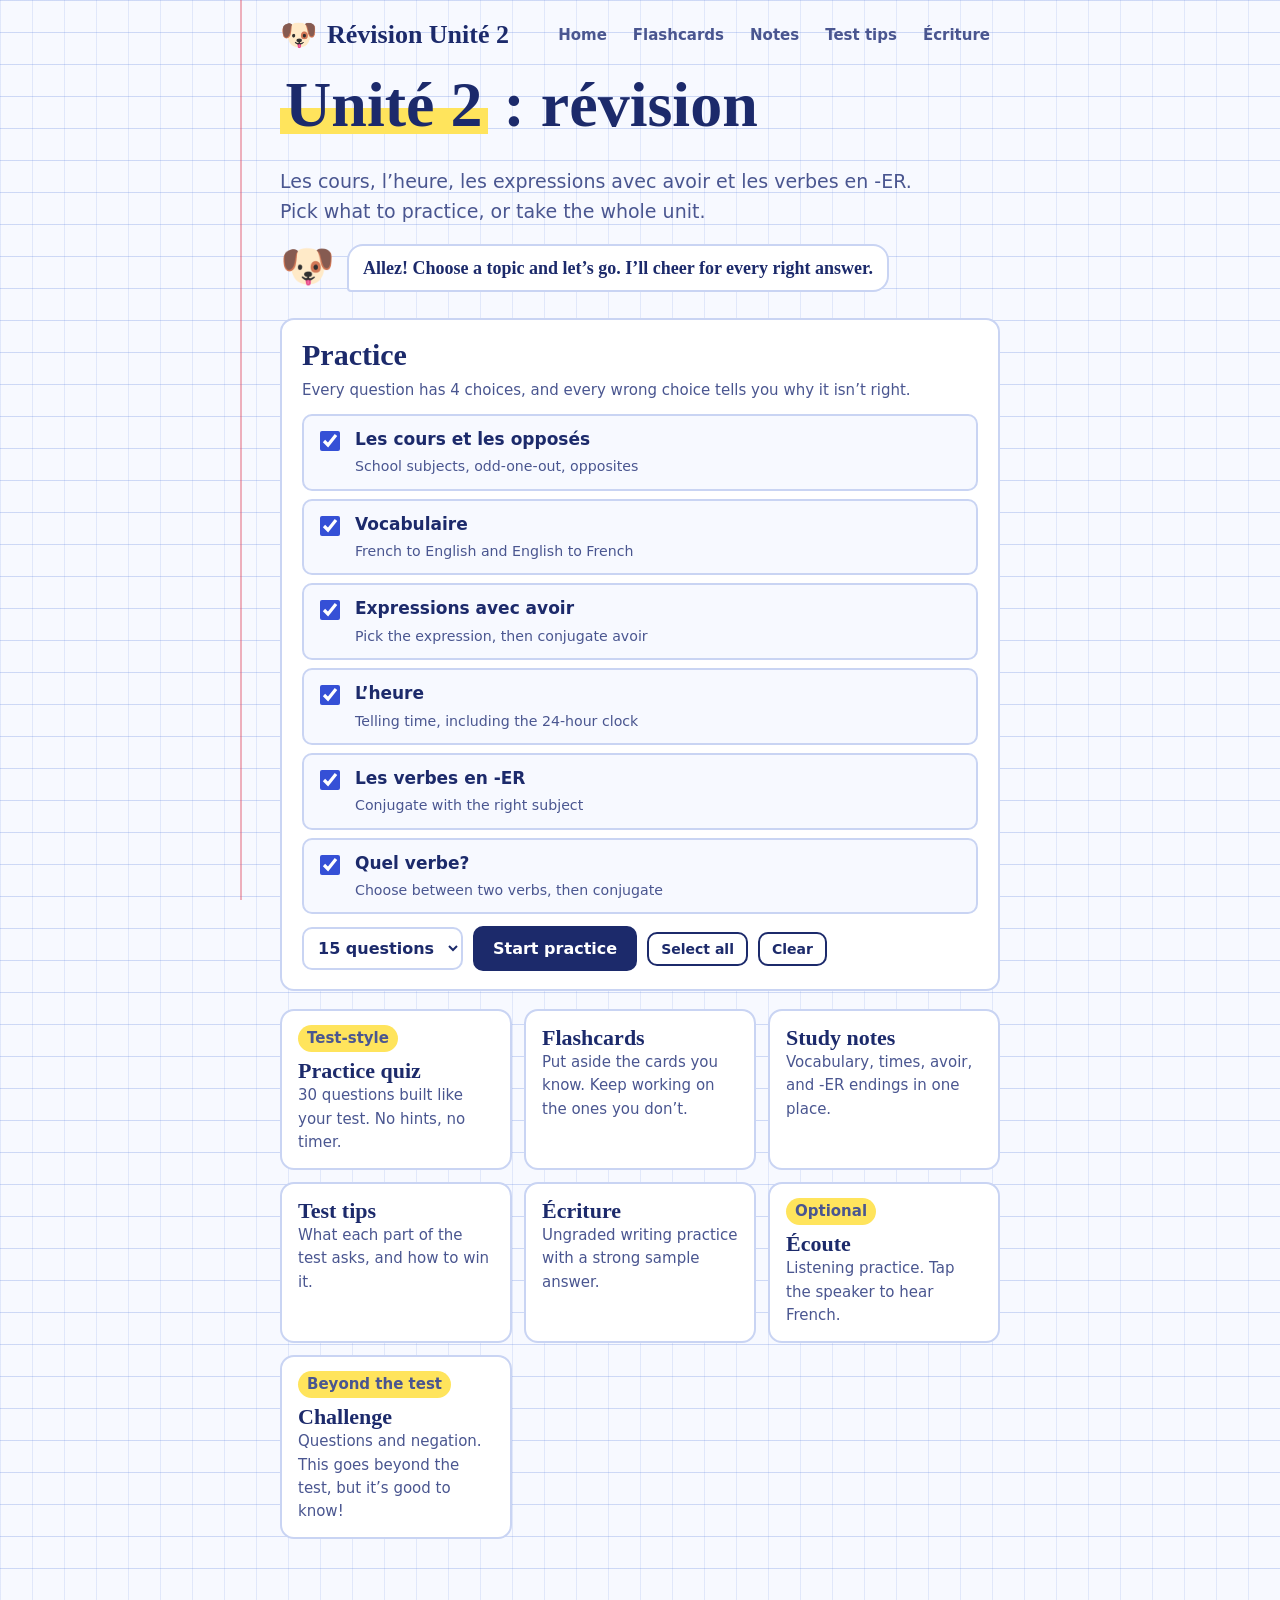
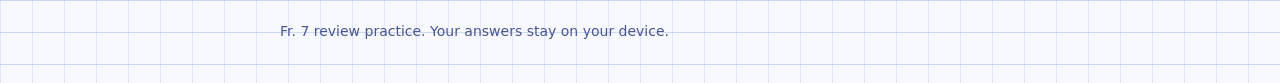
==== commit 520fcb36: "Add files via upload" ====
--- a/index.html
+++ b/index.html
@@ -117,6 +117,36 @@
 @media (max-width:560px){body::before{display:none}.prompt{font-size:19px}.score{font-size:56px}nav.main{margin-left:0}}
 @media (prefers-reduced-motion:reduce){*{transition:none!important;animation:none!important}}
 
+/* practice quiz + flashcards */
+.choice.sel{border-color:var(--blue);background:var(--card);box-shadow:inset 0 0 0 2px var(--blue)}
+.sechead{font:700 22px var(--hand);margin:0}
+.warn{background:var(--hl);color:#2b2500;border-radius:10px;padding:10px 12px;font-weight:600;margin:0 0 14px}
+@media (prefers-color-scheme:dark){.warn{color:#fff0a8}}
+.tracker{display:flex;flex-wrap:wrap;gap:6px;margin-top:16px}
+.tracker button{width:36px;height:36px;border-radius:8px;border:2px solid var(--border);background:var(--paper);color:var(--ink);font:700 13px var(--ui);cursor:pointer}
+.tracker button.done{background:var(--blue);color:var(--card);border-color:var(--blue)}
+.tracker button[aria-current="true"]{outline:3px solid var(--ink);outline-offset:1px}
+.radios{display:grid;gap:8px;margin:10px 0 14px}
+.radios label{display:flex;gap:10px;align-items:flex-start;padding:10px 12px;border:2px solid var(--border);border-radius:10px;cursor:pointer;background:var(--paper)}
+.radios input{margin-top:5px;width:18px;height:18px;accent-color:var(--blue)}
+.seg{display:inline-flex;border:2px solid var(--border);border-radius:10px;overflow:hidden}
+.seg button{font:700 15px var(--ui);padding:8px 14px;border:0;background:var(--card);color:var(--ink);cursor:pointer}
+.seg button[aria-pressed="true"]{background:var(--ink);color:var(--card)}
+.deck{display:grid;gap:8px;padding:12px 0;border-top:1px solid var(--border)}
+.deck:first-of-type{border-top:0}
+.deck b{font-size:18px}
+.fcard{display:flex;flex-direction:column;align-items:center;justify-content:center;text-align:center;width:100%;min-height:240px;padding:24px;background-color:var(--card);
+  background-image:repeating-linear-gradient(transparent 0 31px,var(--line2) 31px 32px);border:2px solid var(--border);border-top:6px solid var(--margin);border-radius:14px;
+  font:700 34px/1.25 var(--hand);color:var(--ink);cursor:pointer}
+.fcard.back{border-top-color:var(--blue)}
+.fcard small{display:block;font:600 16px var(--ui);color:var(--ink-soft);margin-top:10px}
+.fcard .side{font:600 14px var(--ui);color:var(--ink-soft);margin-bottom:10px}
+.pile{display:flex;gap:14px;flex-wrap:wrap;font-weight:600;color:var(--ink-soft);font-size:15px;margin:6px 0 10px}
+.btn.know{border-color:var(--ok);background:var(--ok-bg);color:var(--ok)}
+.btn.learn{border-color:var(--bad);background:var(--bad-bg);color:var(--bad)}
+.btn.big{padding:14px 22px;font-size:17px;flex:1;min-width:150px}
+.actions + .muted{margin-top:12px}
+
 </style>
 </head>
 <body>
@@ -124,6 +154,7 @@
   <button class="brand" data-go="home" style="background:none;border:0;cursor:pointer;padding:0"><span class="dog" aria-hidden="true">🐶</span><span>Révision Unité 2</span></button>
   <nav class="main" aria-label="Main">
     <button data-go="home">Home</button>
+    <button data-go="flash">Flashcards</button>
     <button data-go="notes">Notes</button>
     <button data-go="tips">Test tips</button>
     <button data-go="writing">Écriture</button>
@@ -656,11 +687,11 @@
 function play(q) { return Object.assign({}, q, { choices: shuffle(q.choices.map(x => Object.assign({}, x))) }); }
 function genTemplateQ(topic) { return pick(TEMPLATES[topic])(); }
 
-function makeRound(topicIds, n) {
+function makeRound(topicIds, n, used) {
   const ids = topicIds.slice(), quota = ids.map(() => Math.floor(n / ids.length));
   const extra = n - quota.reduce((a, b) => a + b, 0);
   for (let i = 0; i < extra; i++) quota[i % ids.length]++;
-  const prompts = new Set(), picked = [];
+  const prompts = used || new Set(), picked = [];
   const take = q => { const key = q.prompt + '|' + (q.listen ? q.listen.speak : ''); if (prompts.has(key)) return false; prompts.add(key); picked.push(play(q)); return true; };
   ids.forEach((t, k) => {
     const fx = shuffle(FIXED[t]); let fi = 0, got = 0, guard = 0;
@@ -672,6 +703,47 @@
     }
   });
   return shuffle(picked);
+}
+
+
+/* ---------- Practice quiz (mirrors the unit test order) ---------- */
+const QUIZ_SECTIONS = [
+  { topic: 'avoir', name: 'Expressions avec avoir', n: 5 },
+  { topic: 'heure', name: 'L’heure', n: 5 },
+  { topic: 'er', name: 'Les verbes en -ER', n: 7 },
+  { topic: 'choix', name: 'Quel verbe?', n: 5 },
+  { topic: 'vocab', name: 'Vocabulaire', n: 8 }
+];
+function makeTestQuiz() {
+  const out = [], used = new Set();
+  QUIZ_SECTIONS.forEach((sec, si) => {
+    const qs = makeRound([sec.topic], sec.n, used);
+    if (sec.topic === 'heure' && !qs.some(q => /^time-24/.test(q.skill))) { // always include one 24-hour question
+      for (let g = 0; g < 50; g++) {
+        const q = play(rnd(2) ? timeF2D({ digits24: true }) : timeD2F({ digits24: true }));
+        if (!used.has(roundKey(q))) { used.delete(roundKey(qs[qs.length - 1])); used.add(roundKey(q)); qs[qs.length - 1] = q; break; }
+      }
+    }
+    qs.forEach(q => { q.section = si; out.push(q); });
+  });
+  return out;
+}
+
+/* ---------- Flashcard decks ---------- */
+function makeDecks() {
+  const card = p => ({ id: p.id, fr: clean(p.fr), en: p.en });
+  const by = cats => V.filter(p => cats.includes(p.cat)).map(card);
+  const er = ER.map(v => ({ id: 'er-' + slug(v[0]), fr: v[0], en: v[1], extra: 'nous ' + conj(v[0], 3) }));
+  return [
+    { id: 'all', name: 'Whole unit', cards: V.map(card) },
+    { id: 'cours', name: 'Les cours', cards: by(['cours', 'adj']) },
+    { id: 'verbe', name: 'Verbes', cards: by(['verbe']) },
+    { id: 'er', name: 'Verbes en -ER (with the nous form)', cards: er },
+    { id: 'avoir', name: 'Expressions avec avoir', cards: by(['avoir']) },
+    { id: 'heure', name: 'L’heure', cards: by(['heure']) },
+    { id: 'temps', name: 'Expressions de temps', cards: by(['temps']) },
+    { id: 'opinion', name: 'Questions et opinions', cards: by(['opinion']) }
+  ];
 }
 
 function validate(q) {
@@ -688,7 +760,7 @@
 
 function roundKey(q) { return q.prompt + '|' + (q.listen ? q.listen.speak : ''); }
 function maxRound(topicIds) { return topicIds.reduce((a, t) => a + (TEMPLATES[t].length ? 1e9 : FIXED[t].length), 0); }
-const api = { roundKey, maxRound, TOPICS, FIXED, TEMPLATES, V, OPP, GLOSS, EXPR, AV, ER, ENDS, conj, makeRound, play, genTemplateQ, validate, dig12, dig24, fr12, coreFr, hourStr, oppOf, CAT_NAME };
+const api = { QUIZ_SECTIONS, makeTestQuiz, makeDecks, roundKey, maxRound, TOPICS, FIXED, TEMPLATES, V, OPP, GLOSS, EXPR, AV, ER, ENDS, conj, makeRound, play, genTemplateQ, validate, dig12, dig24, fr12, coreFr, hourStr, oppOf, CAT_NAME };
 if (typeof module !== 'undefined' && module.exports) module.exports = api; else root.BANK = api;
 })(typeof window !== 'undefined' ? window : this);
 
@@ -740,7 +812,7 @@
 function go(screen) { state.screen = screen; window.scrollTo(0, 0); render(); const h1 = app.querySelector('h1,h2'); if (h1) { h1.setAttribute('tabindex', '-1'); h1.focus({ preventScroll: true }); } }
 function render() {
   app.replaceChildren();
-  ({ home, quiz, results, notes, tips, writing })[state.screen]();
+  ({ home, quiz, results, notes, tips, writing, quizstart, tquiz, tresults, flash, deck })[state.screen]();
 }
 
 function home() {
@@ -771,6 +843,9 @@
   // other tiles
   const tiles = h('div', { class: 'tiles' });
   const tile = (title, sub, fn, tag) => h('button', { class: 'tile', onclick: fn }, [tag ? h('span', { class: 'tag', text: tag }) : null, h('b', { text: title }), h('span', { text: sub })]);
+  const lastQ = saved.__quiz ? ' Last: ' + saved.__quiz.pct + '%.' : '';
+  tiles.appendChild(tile('Practice quiz', '30 questions built like your test. No hints, no timer.' + lastQ, () => go('quizstart'), 'Test-style'));
+  tiles.appendChild(tile('Flashcards', 'Put aside the cards you know. Keep working on the ones you don’t.', () => go('flash')));
   tiles.appendChild(tile('Study notes', 'Vocabulary, times, avoir, and -ER endings in one place.', () => { state.notesTab = state.notesTab || 'cours'; go('notes'); }));
   tiles.appendChild(tile('Test tips', 'What each part of the test asks, and how to win it.', () => go('tips')));
   tiles.appendChild(tile('Écriture', 'Ungraded writing practice with a strong sample answer.', () => go('writing')));
@@ -973,6 +1048,226 @@
   app.appendChild(h('button', { class: 'btn ghost', text: 'Home', onclick: () => go('home') }));
 }
 
+
+/* ---------- practice quiz (test-style) ---------- */
+let Z = null;
+function quizstart() {
+  app.appendChild(h('h2', { text: 'Practice quiz' }));
+  app.appendChild(h('p', { class: 'lede', text: '30 questions in the same order as your unit test. No hints, no skipping, and no timer.' }));
+  const card = h('section', { class: 'card' });
+  card.appendChild(h('h3', { text: 'What’s on it' }));
+  card.appendChild(table(['Part', 'Questions'], B.QUIZ_SECTIONS.map((s, i) => [(i + 1) + '. ' + s.name, String(s.n)])));
+  card.appendChild(h('h3', { text: 'When do you want to see the answers?' }));
+  const mode = state.qmode || 'end';
+  const radios = h('div', { class: 'radios', role: 'radiogroup', 'aria-label': 'When to show answers' }, [
+    ['end', 'At the end, like the real test', 'You can change your answers and move back and forth. You’ll see everything when you finish.'],
+    ['each', 'After each question', 'You’ll see right and wrong right away, with the explanation. No going back.']
+  ].map(o => h('label', null, [h('input', { type: 'radio', name: 'qm', value: o[0], checked: mode === o[0], onchange: () => { state.qmode = o[0]; } }), h('span', null, [h('b', { text: o[1] }), h('br'), h('span', { class: 'muted', text: o[2] })])])));
+  card.appendChild(radios);
+  card.appendChild(h('div', { class: 'row' }, [h('button', { class: 'btn', text: 'Start the quiz', onclick: () => startQuiz(state.qmode || 'end') }), h('button', { class: 'btn ghost', text: 'Home', onclick: () => go('home') })]));
+  app.appendChild(card);
+}
+function startQuiz(mode) {
+  const qs = B.makeTestQuiz();
+  Z = { mode, qs, i: 0, ans: qs.map(() => null), confirm: false };
+  state.screen = 'tquiz'; render(); window.scrollTo(0, 0);
+}
+function feedbackBox(q, i) {
+  const c = q.choices[i], good = c.ok, fb = h('div', { class: 'fb ' + (good ? 'ok' : 'no') });
+  fb.appendChild(h('div', { class: 'quip', text: '🐶 ' + pickOne(good ? QUIP_OK : QUIP_NO) }));
+  if (good) fb.appendChild(h('div', { text: c.why }));
+  else { fb.appendChild(h('div', null, [h('b', { text: 'Why that’s not it: ' }), c.why])); fb.appendChild(h('div', { style: 'margin-top:6px' }, [h('b', { text: 'The answer: ' }), q.choices.find(x => x.ok).why])); }
+  return fb;
+}
+function tquiz() {
+  const q = Z.qs[Z.i], sec = B.QUIZ_SECTIONS[q.section], total = Z.qs.length, each = Z.mode === 'each';
+  const posIn = Z.qs.slice(0, Z.i).filter(x => x.section === q.section).length + 1;
+  const answered = Z.ans[Z.i] !== null;
+  app.appendChild(h('div', { class: 'qhead' }, [h('span', { text: 'Partie ' + (q.section + 1) + ' : ' + sec.name + ' (' + posIn + ' of ' + sec.n + ')' }), h('span', { text: (Z.i + 1) + ' / ' + total })]));
+  app.appendChild(h('div', { class: 'bar', role: 'progressbar', 'aria-valuemin': 0, 'aria-valuemax': total, 'aria-valuenow': Z.i }, [h('i', { style: 'width:' + (Z.i / total * 100) + '%' })]));
+  const card = h('section', { class: 'card qcard' });
+  if (Z.confirm) {
+    const blanks = Z.ans.map((a, i) => a === null ? i + 1 : null).filter(Boolean);
+    card.appendChild(h('div', { class: 'warn', role: 'alert' }, ['You left ' + blanks.length + ' question' + (blanks.length > 1 ? 's' : '') + ' blank: ' + blanks.join(', ') + '. ',
+      h('button', { class: 'btn small', text: 'Go back and answer', onclick: () => { Z.confirm = false; Z.i = blanks[0] - 1; render(); } }), ' ',
+      h('button', { class: 'btn ghost small', text: 'Finish anyway', onclick: finishQuiz })]));
+  }
+  const pr = h('p', { class: 'prompt', id: 'prompt', tabindex: '-1' }); pr.appendChild(withBlank(q.prompt)); card.appendChild(pr);
+  if (q.speak && canSpeak) card.appendChild(h('div', { class: 'listenbox' }, [h('button', { class: 'btn ghost small', 'aria-label': 'Hear the French', text: '🔊 Hear it', onclick: () => say(q.speak, false) })]));
+  const box = h('div', { class: 'choices', role: 'group', 'aria-label': 'Answer choices' });
+  const fbSlot = h('div', { 'aria-live': 'polite' });
+  const btns = q.choices.map((c, i) => h('button', { class: 'choice', 'data-i': i, 'aria-pressed': 'false', onclick: () => choose(i) }, [h('span', { class: 'k', text: 'ABCD'[i] }), h('span', { text: c.t })]));
+  btns.forEach(b => box.appendChild(b)); card.appendChild(box); card.appendChild(fbSlot);
+  const nextBtn = h('button', { class: 'btn', text: Z.i === total - 1 ? (each ? 'See my results' : 'Finish quiz') : 'Next question', onclick: next });
+  const prevBtn = h('button', { class: 'btn ghost', text: 'Previous', onclick: () => { Z.confirm = false; Z.i--; render(); window.scrollTo(0, 0); } });
+  prevBtn.disabled = Z.i === 0;
+  const acts = [];
+  if (!each) acts.push(prevBtn);
+  acts.push(h('button', { class: 'btn ghost small', text: 'Quit', onclick: () => go('home') }));
+  if (each) nextBtn.hidden = !answered;
+  acts.push(h('span', { class: 'grow' }), nextBtn);
+  card.appendChild(h('div', { class: 'actions' }, acts));
+  if (!each) {
+    card.appendChild(h('div', { class: 'tracker', role: 'group', 'aria-label': 'Jump to a question' }, Z.qs.map((_, i) =>
+      h('button', { class: Z.ans[i] !== null ? 'done' : '', 'aria-label': 'Question ' + (i + 1) + (Z.ans[i] !== null ? ' answered' : ' blank'), 'aria-current': String(i === Z.i), text: String(i + 1), onclick: () => { Z.confirm = false; Z.i = i; render(); window.scrollTo(0, 0); } }))));
+  }
+  app.appendChild(card);
+  if (answered) paint();
+  pr.focus({ preventScroll: true });
+
+  function paint() { // show the current answer
+    const i = Z.ans[Z.i];
+    if (each) {
+      btns.forEach((b, j) => { b.disabled = true; if (q.choices[j].ok) { b.classList.add('ok'); b.appendChild(h('span', { class: 'mark', text: '✓ Correct' })); } else if (j === i) { b.classList.add('no'); b.appendChild(h('span', { class: 'mark', text: '✗ Not quite' })); } });
+      fbSlot.replaceChildren(feedbackBox(q, i));
+    } else { btns.forEach((b, j) => { b.classList.toggle('sel', j === i); b.setAttribute('aria-pressed', String(j === i)); }); }
+  }
+  function choose(i) {
+    if (each && Z.ans[Z.i] !== null) return;
+    Z.ans[Z.i] = i; paint();
+    if (each) { nextBtn.hidden = false; nextBtn.focus(); }
+    else { const t = card.querySelectorAll('.tracker button')[Z.i]; if (t) t.classList.add('done'); }
+  }
+  function next() {
+    if (Z.i < total - 1) { Z.confirm = false; Z.i++; render(); window.scrollTo(0, 0); return; }
+    if (Z.ans.some(a => a === null)) { Z.confirm = true; render(); window.scrollTo(0, 0); } else finishQuiz();
+  }
+}
+document.addEventListener('keydown', e => {
+  if (state.screen !== 'tquiz' || !Z || e.ctrlKey || e.metaKey || e.altKey) return;
+  if (e.target && /^(TEXTAREA|SELECT|INPUT)$/.test(e.target.tagName)) return;
+  const k = e.key.toLowerCase(), idx = k.length === 1 ? ('1234'.indexOf(k) >= 0 ? +k - 1 : 'abcd'.indexOf(k)) : -1;
+  if (idx >= 0) { const b = app.querySelector('.choice[data-i="' + idx + '"]'); if (b && !b.disabled) b.click(); }
+});
+function finishQuiz() {
+  Z.confirm = false; state.screen = 'tresults'; render(); window.scrollTo(0, 0);
+  const right = Z.qs.filter((q, i) => Z.ans[i] !== null && q.choices[Z.ans[i]].ok).length;
+  const saved = store.get(); saved.__quiz = { pct: Math.round(100 * right / Z.qs.length), right, total: Z.qs.length, date: Date.now() }; store.set(saved);
+}
+function tresults() {
+  const total = Z.qs.length, ok = i => Z.ans[i] !== null && Z.qs[i].choices[Z.ans[i]].ok;
+  const right = Z.qs.filter((q, i) => ok(i)).length, blank = Z.ans.filter(a => a === null).length, pct = Math.round(100 * right / total);
+  const msg = pct >= 90 ? 'Magnifique! Murphy is doing zoomies.' : pct >= 70 ? 'Très bien! A little polish and you’re set.' : pct >= 50 ? 'Bon début. The review list below is your plan.' : 'Courage! Use the study notes and flashcards, then try again.';
+  app.appendChild(h('h2', { text: 'Practice quiz results' }));
+  app.appendChild(h('p', { class: 'score', text: right + ' / ' + total }));
+  app.appendChild(h('div', { class: 'bubble' }, [h('span', { class: 'dog', 'aria-hidden': 'true', text: '🐶' }), h('div', { class: 'say', text: msg + ' (' + pct + '%)' })]));
+  const card = h('section', { class: 'card' }); card.appendChild(h('h3', { text: 'By part' }));
+  const rows = B.QUIZ_SECTIONS.map((s, si) => { const idx = Z.qs.map((q, i) => q.section === si ? i : -1).filter(i => i >= 0), r = idx.filter(ok).length, p = Math.round(100 * r / idx.length), weak = p < 70;
+    return h('tr', null, [h('td', { text: (si + 1) + '. ' + s.name }), h('td', { text: r + ' / ' + idx.length }), h('td', null, [h('span', { class: 'pct', text: p + '%' }), ' ', weak ? 'Review this' : 'Looking good']), h('td', null, [h('div', { class: 'mini' + (weak ? ' weak' : '') }, [h('i', { style: 'width:' + p + '%' })])])]); });
+  card.appendChild(h('div', { class: 'tblwrap' }, [h('table', null, [h('tr', null, ['Part', 'Score', 'Status', ''].map(x => h('th', { text: x }))), ...rows])]));
+  if (blank) card.appendChild(h('p', { class: 'muted', text: blank + ' question' + (blank > 1 ? 's were' : ' was') + ' left blank.' }));
+  card.appendChild(h('div', { class: 'row' }, [h('button', { class: 'btn', text: 'Take another quiz', onclick: () => startQuiz(Z.mode) }), h('button', { class: 'btn ghost', text: 'Flashcards', onclick: () => go('flash') }), h('button', { class: 'btn ghost', text: 'Study notes', onclick: () => { state.notesTab = state.notesTab || 'cours'; go('notes'); } }), h('button', { class: 'btn ghost', text: 'Home', onclick: () => go('home') })]));
+  app.appendChild(card);
+  const missed = Z.qs.map((q, i) => ({ q, i })).filter(x => !ok(x.i));
+  if (missed.length) {
+    const m = h('section', { class: 'card' }); m.appendChild(h('h3', { text: 'Questions to review' }));
+    missed.forEach(({ q, i }) => { const d = h('details', { class: 'sec' }); const sm = h('summary'); sm.appendChild(document.createTextNode((i + 1) + '. ')); sm.appendChild(withBlank(q.prompt)); d.appendChild(sm);
+      if (Z.ans[i] === null) d.appendChild(h('p', { class: 'muted', text: 'You left this one blank.' }));
+      else d.appendChild(h('p', null, [h('b', { text: 'You chose: ' }), q.choices[Z.ans[i]].t, ' ', h('span', { class: 'muted', text: q.choices[Z.ans[i]].why })]));
+      d.appendChild(h('p', null, [h('b', { text: 'The answer: ' }), q.choices.find(c => c.ok).t, ' ', h('span', { class: 'muted', text: q.choices.find(c => c.ok).why })])); m.appendChild(d); });
+    app.appendChild(m);
+  }
+}
+
+/* ---------- flashcards ---------- */
+let FK = null, DECKS = null, D = null;
+const knownSet = () => { if (!FK) FK = new Set(store.get().flashKnown || []); return FK; };
+function saveKnown() { const s = store.get(); s.flashKnown = Array.from(FK); store.set(s); }
+const decks = () => DECKS || (DECKS = B.makeDecks());
+const fdir = () => state.fdir || store.get().flashDir || 'fr';
+function setDir(d) { state.fdir = d; const s = store.get(); s.flashDir = d; store.set(s); render(); }
+function dirToggle() {
+  return h('div', { class: 'seg', role: 'group', 'aria-label': 'Which side shows first' }, [
+    h('button', { 'aria-pressed': String(fdir() === 'fr'), text: 'French first', onclick: () => setDir('fr') }),
+    h('button', { 'aria-pressed': String(fdir() === 'en'), text: 'English first', onclick: () => setDir('en') })]);
+}
+function flash() {
+  const K = knownSet();
+  app.appendChild(h('h2', { text: 'Flashcards' }));
+  app.appendChild(h('p', { class: 'lede', text: 'Flip each card. Put aside the ones you know, and keep the rest in the pile until the pile is empty.' }));
+  app.appendChild(h('div', { class: 'row', style: 'margin-bottom:14px' }, [h('span', { class: 'muted', text: 'Show first:' }), dirToggle()]));
+  const card = h('section', { class: 'card' });
+  decks().forEach(dk => {
+    const known = dk.cards.filter(c => K.has(c.id)).length, left = dk.cards.length - known;
+    const acts = [];
+    if (left) acts.push(h('button', { class: 'btn small', text: known ? 'Keep studying (' + left + ' left)' : 'Start (' + left + ' cards)', onclick: () => startDeck(dk.id, 'learn') }));
+    else acts.push(h('span', { class: 'tag', text: 'You know them all!' }));
+    if (known) acts.push(h('button', { class: 'btn ghost small', text: 'Review the ' + known + ' I put aside', onclick: () => startDeck(dk.id, 'review') }));
+    if (known) acts.push(h('button', { class: 'btn ghost small', text: 'Start over', onclick: () => { dk.cards.forEach(c => K.delete(c.id)); saveKnown(); render(); } }));
+    card.appendChild(h('div', { class: 'deck' }, [h('div', null, [h('b', { text: dk.name }), h('span', { class: 'muted', text: '  ' + dk.cards.length + ' cards, ' + known + ' put aside' })]),
+      h('div', { class: 'mini' }, [h('i', { style: 'width:' + Math.round(100 * known / dk.cards.length) + '%' })]), h('div', { class: 'row' }, acts)]));
+  });
+  app.appendChild(card);
+  app.appendChild(h('p', { class: 'muted', text: 'Your put-aside cards are saved on this device. If a card shows up in more than one deck, putting it aside in one deck puts it aside in all of them.' }));
+  app.appendChild(h('button', { class: 'btn ghost', text: 'Home', onclick: () => go('home') }));
+}
+function startDeck(id, mode) {
+  const dk = decks().find(x => x.id === id), K = knownSet();
+  const cards = shuffle2(dk.cards.filter(c => mode === 'review' ? K.has(c.id) : !K.has(c.id)));
+  if (!cards.length) return;
+  D = { dk, mode, queue: cards, pos: 0, next: [], flipped: false, pass: 1, aside: 0, back: 0, done: false, total: cards.length };
+  state.screen = 'deck'; render(); window.scrollTo(0, 0);
+}
+function shuffle2(a) { const b = a.slice(); for (let i = b.length - 1; i > 0; i--) { const j = Math.floor(Math.random() * (i + 1)); [b[i], b[j]] = [b[j], b[i]]; } return b; }
+function deck() {
+  const K = knownSet(), review = D.mode === 'review';
+  app.appendChild(h('div', { class: 'qhead' }, [h('span', { text: D.dk.name + (review ? ' (review)' : '') }), h('button', { class: 'btn ghost small', text: 'Back to decks', onclick: () => go('flash') })]));
+  if (D.done) return deckSummary();
+  const c = D.queue[D.pos], front = fdir() === 'fr' ? 'fr' : 'en';
+  const frText = c.fr;
+  const matches = D.dk.cards.filter(x => x.en === c.en);
+  const backText = front === 'fr' ? c.en : matches.map(x => x.fr).join('  /  ');
+  const extra = c.extra && (front === 'fr' || matches.length === 1) ? c.extra : '';
+  const leftInDeck = D.dk.cards.filter(x => !K.has(x.id)).length;
+  app.appendChild(h('div', { class: 'pile' }, [
+    h('span', { text: (review ? 'Reviewing: ' : 'Pass ' + D.pass + ': ') + 'card ' + (D.pos + 1) + ' of ' + D.queue.length }),
+    review ? null : h('span', { text: 'Still in the pile: ' + leftInDeck }),
+    h('span', { text: 'Put aside: ' + (D.dk.cards.length - leftInDeck) })]));
+  const face = D.flipped ? backText : (front === 'fr' ? frText : c.en);
+  const sideLabel = D.flipped ? (front === 'fr' ? 'English' : 'French') : (front === 'fr' ? 'French' : 'English');
+  const fc = h('button', { class: 'fcard' + (D.flipped ? ' back' : ''), 'aria-label': sideLabel + ': ' + face + '. Tap to flip.', onclick: () => { D.flipped = !D.flipped; render(); const b = app.querySelector('.fcard'); if (b) b.focus({ preventScroll: true }); } },
+    [h('span', { class: 'side', text: sideLabel }), h('span', { text: face }), extra && D.flipped ? h('small', { text: extra }) : null, !D.flipped ? h('small', { text: 'Tap to flip' }) : null]);
+  app.appendChild(fc);
+  const speakText = (front === 'fr' && !D.flipped) || (front === 'en' && D.flipped) ? frText : null;
+  if (canSpeak) app.appendChild(h('div', { class: 'listenbox', style: 'margin-top:10px' }, [h('button', { class: 'btn ghost small', text: '🔊 Hear the French', onclick: () => say(frText.replace(/\([^)]*\)/g, ''), false) }), h('span', { class: 'muted', text: '' }), dirToggle()]));
+  else app.appendChild(h('div', { class: 'listenbox', style: 'margin-top:10px' }, [dirToggle()]));
+  app.appendChild(h('div', { class: 'actions' }, [
+    h('button', { class: 'btn learn big', text: review ? 'Needs more practice' : 'Still learning', onclick: () => answer(false) }),
+    h('button', { class: 'btn know big', text: review ? 'Still know it' : 'I know it', onclick: () => answer(true) })]));
+  app.appendChild(h('p', { class: 'muted', text: 'Tip: use the left and right arrow keys to sort cards.' }));
+  fc.focus({ preventScroll: true });
+}
+function answer(knowIt) {
+  if (!D || D.done) return;
+  const c = D.queue[D.pos], K = knownSet();
+  if (D.mode === 'learn') { if (knowIt) { K.add(c.id); D.aside++; saveKnown(); } else D.next.push(c); }
+  else if (!knowIt) { K.delete(c.id); D.back++; saveKnown(); }
+  D.pos++; D.flipped = false;
+  if (D.pos >= D.queue.length) D.done = true;
+  render();
+}
+document.addEventListener('keydown', e => {
+  if (state.screen !== 'deck' || !D || D.done || e.ctrlKey || e.metaKey || e.altKey) return;
+  if (e.key === 'ArrowLeft') { e.preventDefault(); answer(false); } else if (e.key === 'ArrowRight') { e.preventDefault(); answer(true); }
+});
+function deckSummary() {
+  const review = D.mode === 'review', card = h('section', { class: 'card' });
+  if (review) {
+    card.appendChild(h('h3', { text: 'Review done' }));
+    card.appendChild(h('p', { text: D.back ? D.back + ' card' + (D.back > 1 ? 's' : '') + ' went back into the pile. ' + (D.queue.length - D.back) + ' still put aside.' : 'You still know all ' + D.queue.length + '. Magnifique!' }));
+    card.appendChild(h('div', { class: 'row' }, [D.back ? h('button', { class: 'btn', text: 'Study the pile', onclick: () => startDeck(D.dk.id, 'learn') }) : null, h('button', { class: 'btn ghost', text: 'Back to decks', onclick: () => go('flash') })]));
+  } else if (!D.next.length) {
+    card.appendChild(h('h3', { text: 'You know them all!' }));
+    card.appendChild(h('div', { class: 'bubble' }, [h('span', { class: 'dog', 'aria-hidden': 'true', text: '🐶' }), h('div', { class: 'say', text: 'Pile empty! Zoomies! Come back for a quick review tomorrow.' })]));
+    card.appendChild(h('div', { class: 'row' }, [h('button', { class: 'btn', text: 'Review the ones I put aside', onclick: () => startDeck(D.dk.id, 'review') }), h('button', { class: 'btn ghost', text: 'Take the practice quiz', onclick: () => go('quizstart') }), h('button', { class: 'btn ghost', text: 'Back to decks', onclick: () => go('flash') })]));
+  } else {
+    card.appendChild(h('h3', { text: 'Pass ' + D.pass + ' done' }));
+    card.appendChild(h('p', { text: 'You put aside ' + D.aside + ' card' + (D.aside === 1 ? '' : 's') + ' this pass. ' + D.next.length + ' still in the pile.' }));
+    card.appendChild(h('div', { class: 'row' }, [h('button', { class: 'btn', text: 'Go again with the ' + D.next.length + ' left', onclick: () => { D.queue = shuffle2(D.next); D.next = []; D.pos = 0; D.pass++; D.aside = 0; D.done = false; D.flipped = false; render(); window.scrollTo(0, 0); } }), h('button', { class: 'btn ghost', text: 'Back to decks', onclick: () => go('flash') })]));
+  }
+  app.appendChild(card);
+}
+
 /* ---------- boot ---------- */
 document.querySelectorAll('[data-go]').forEach(b => b.addEventListener('click', () => { const s = b.getAttribute('data-go'); if (s === 'notes') state.notesTab = state.notesTab || 'cours'; go(s); }));
 if (canSpeak) { try { speechSynthesis.getVoices(); } catch (e) { /* ignore */ } }
